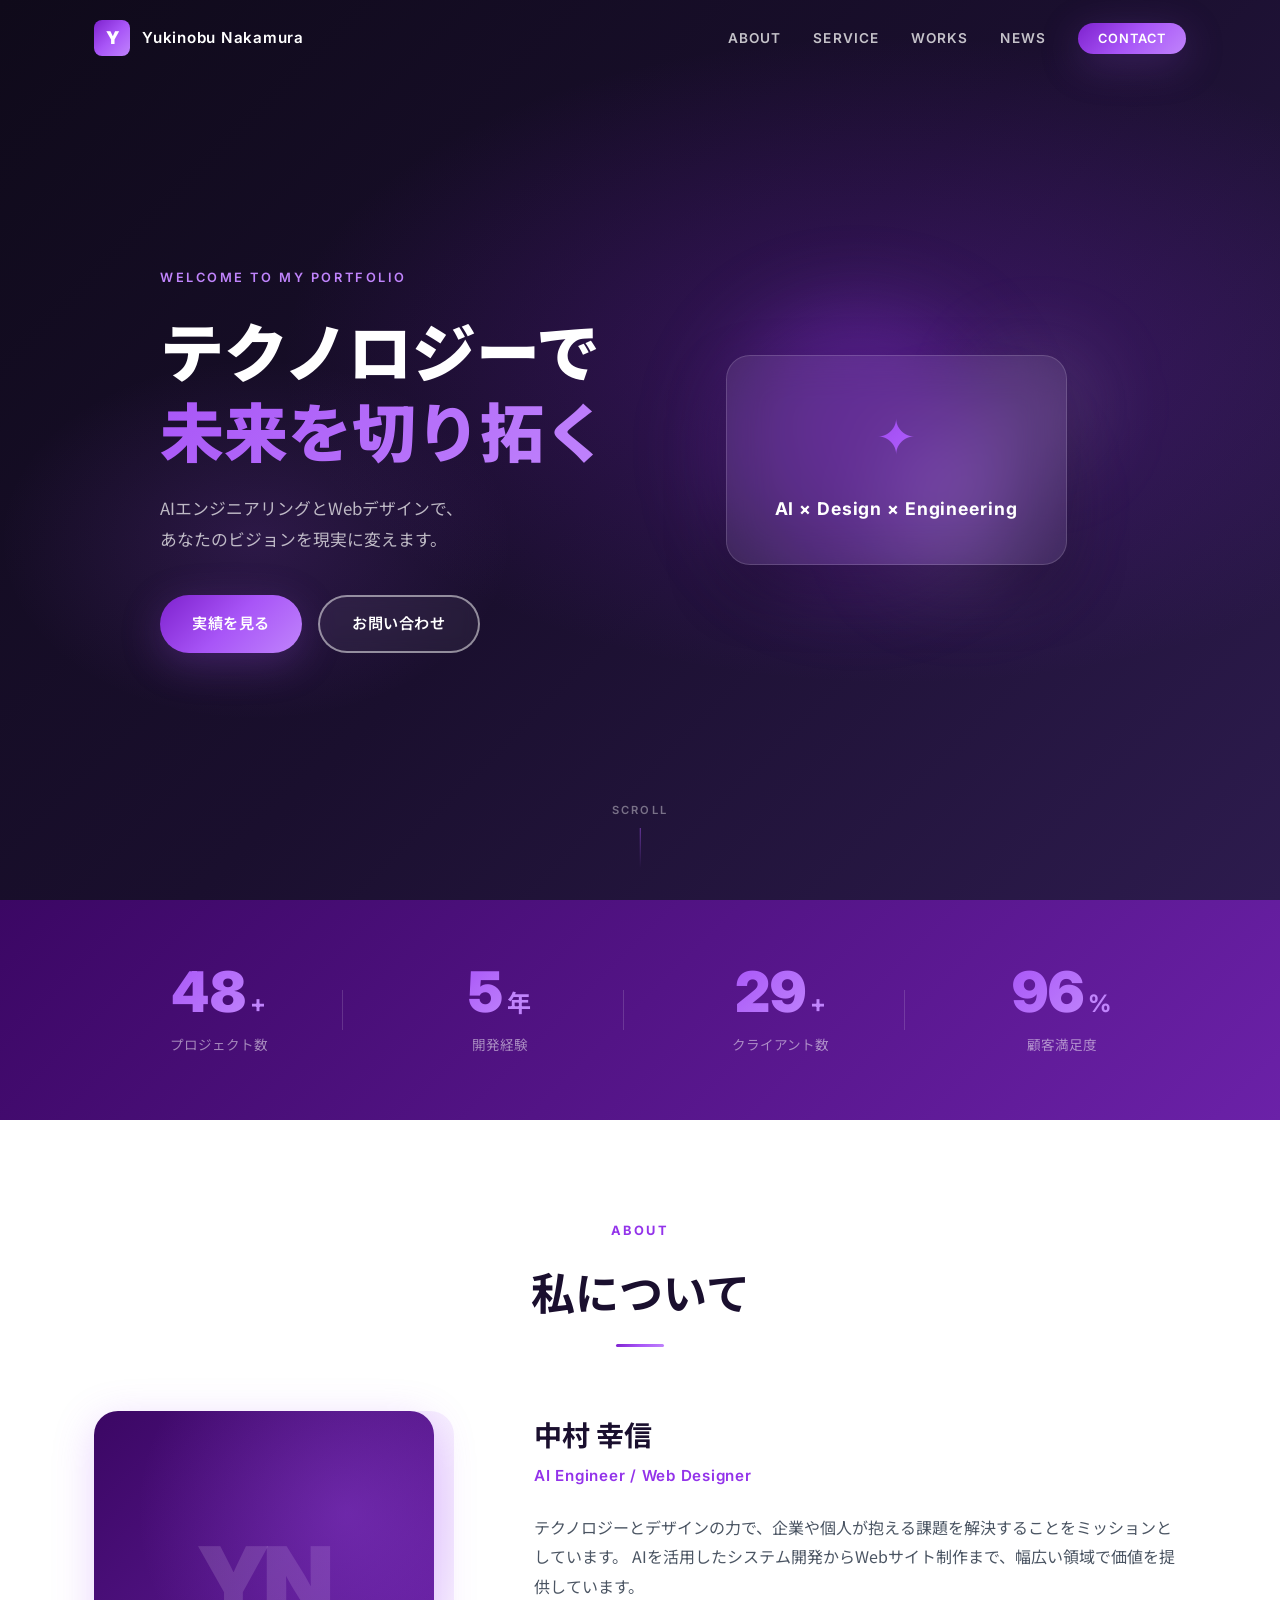
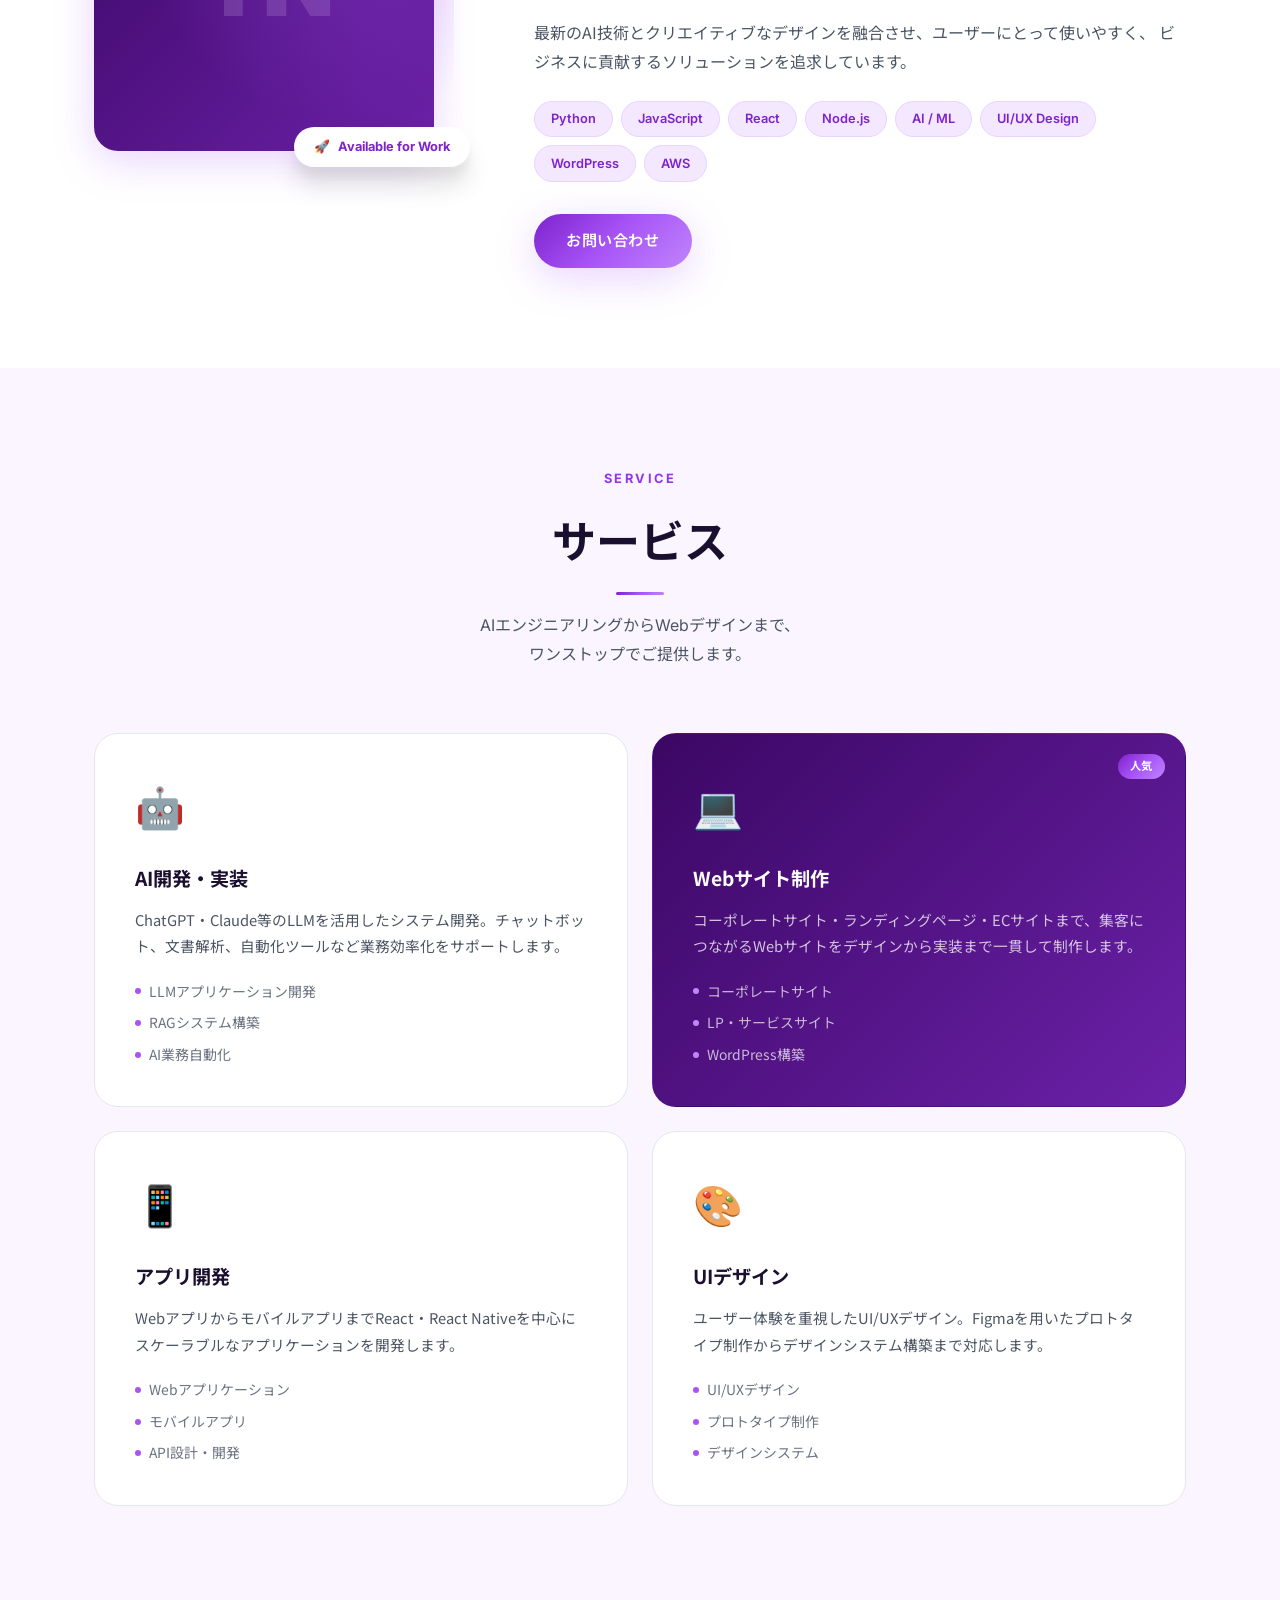
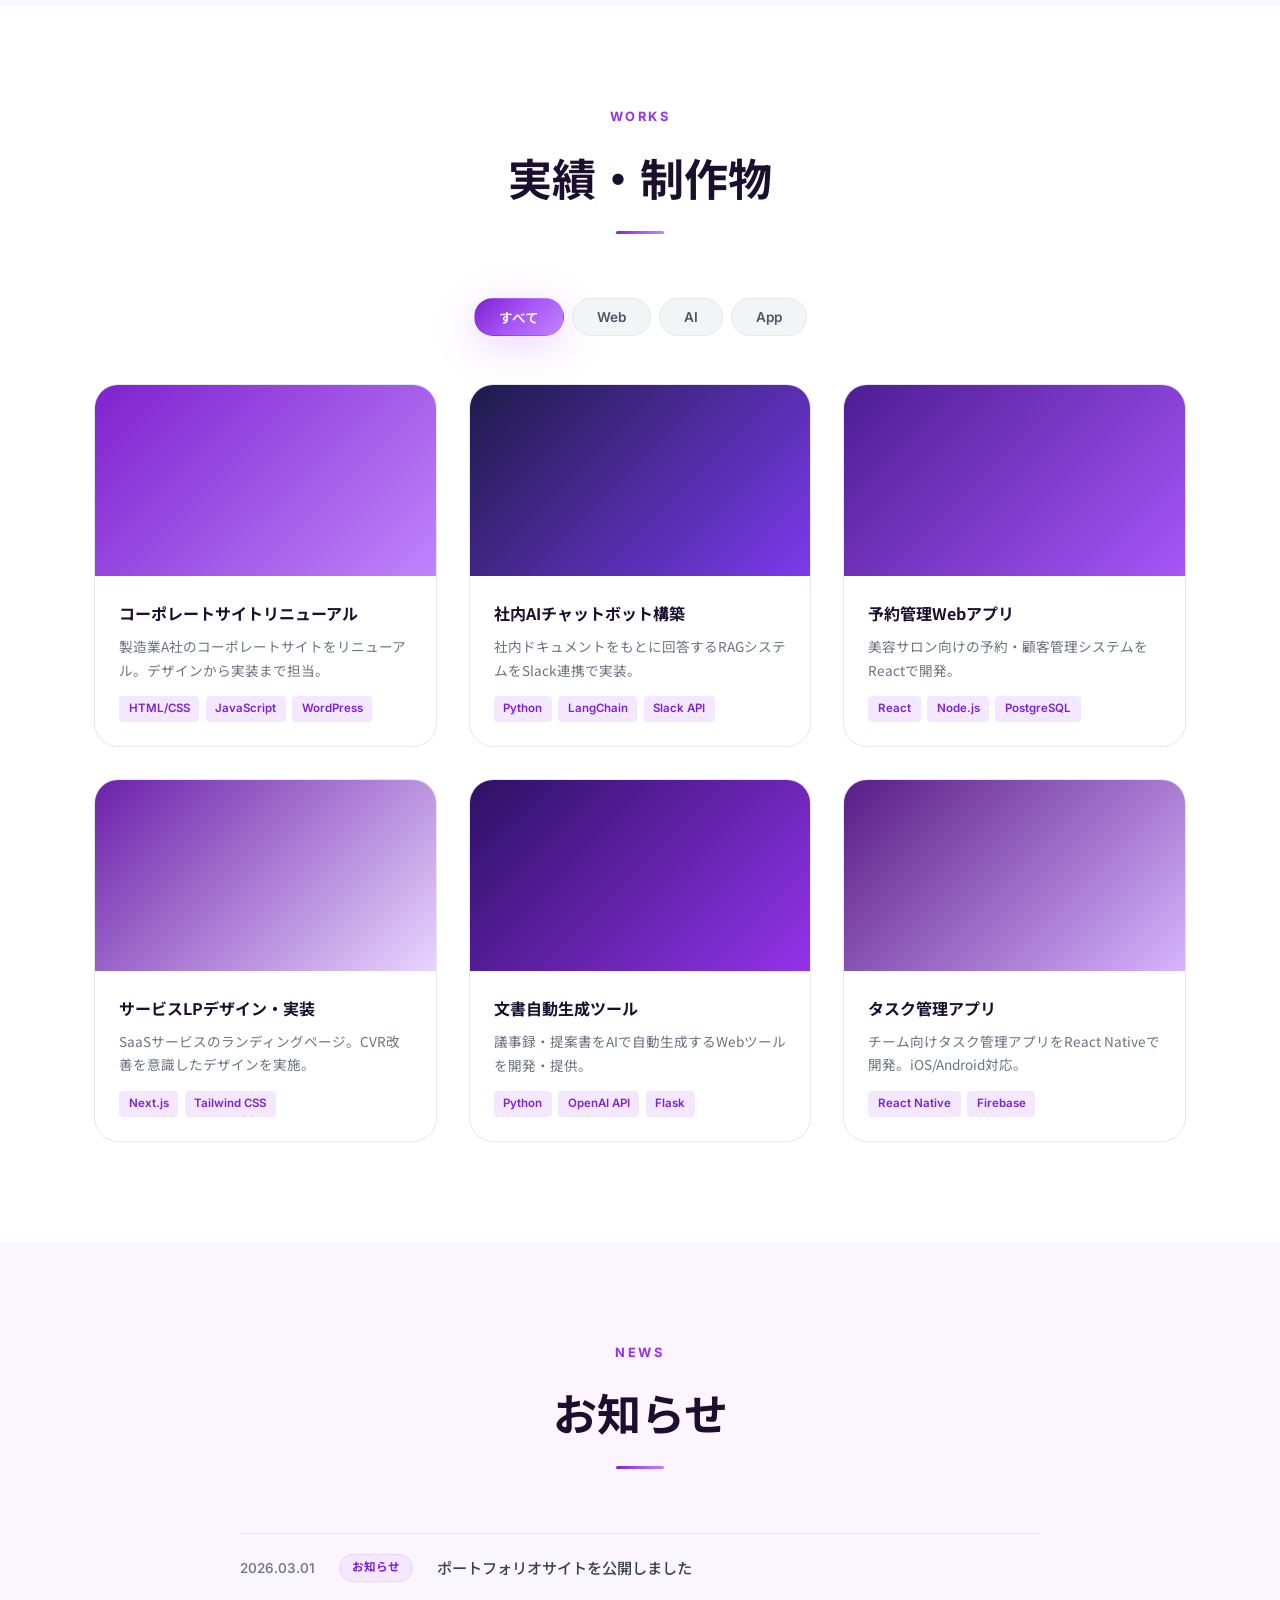
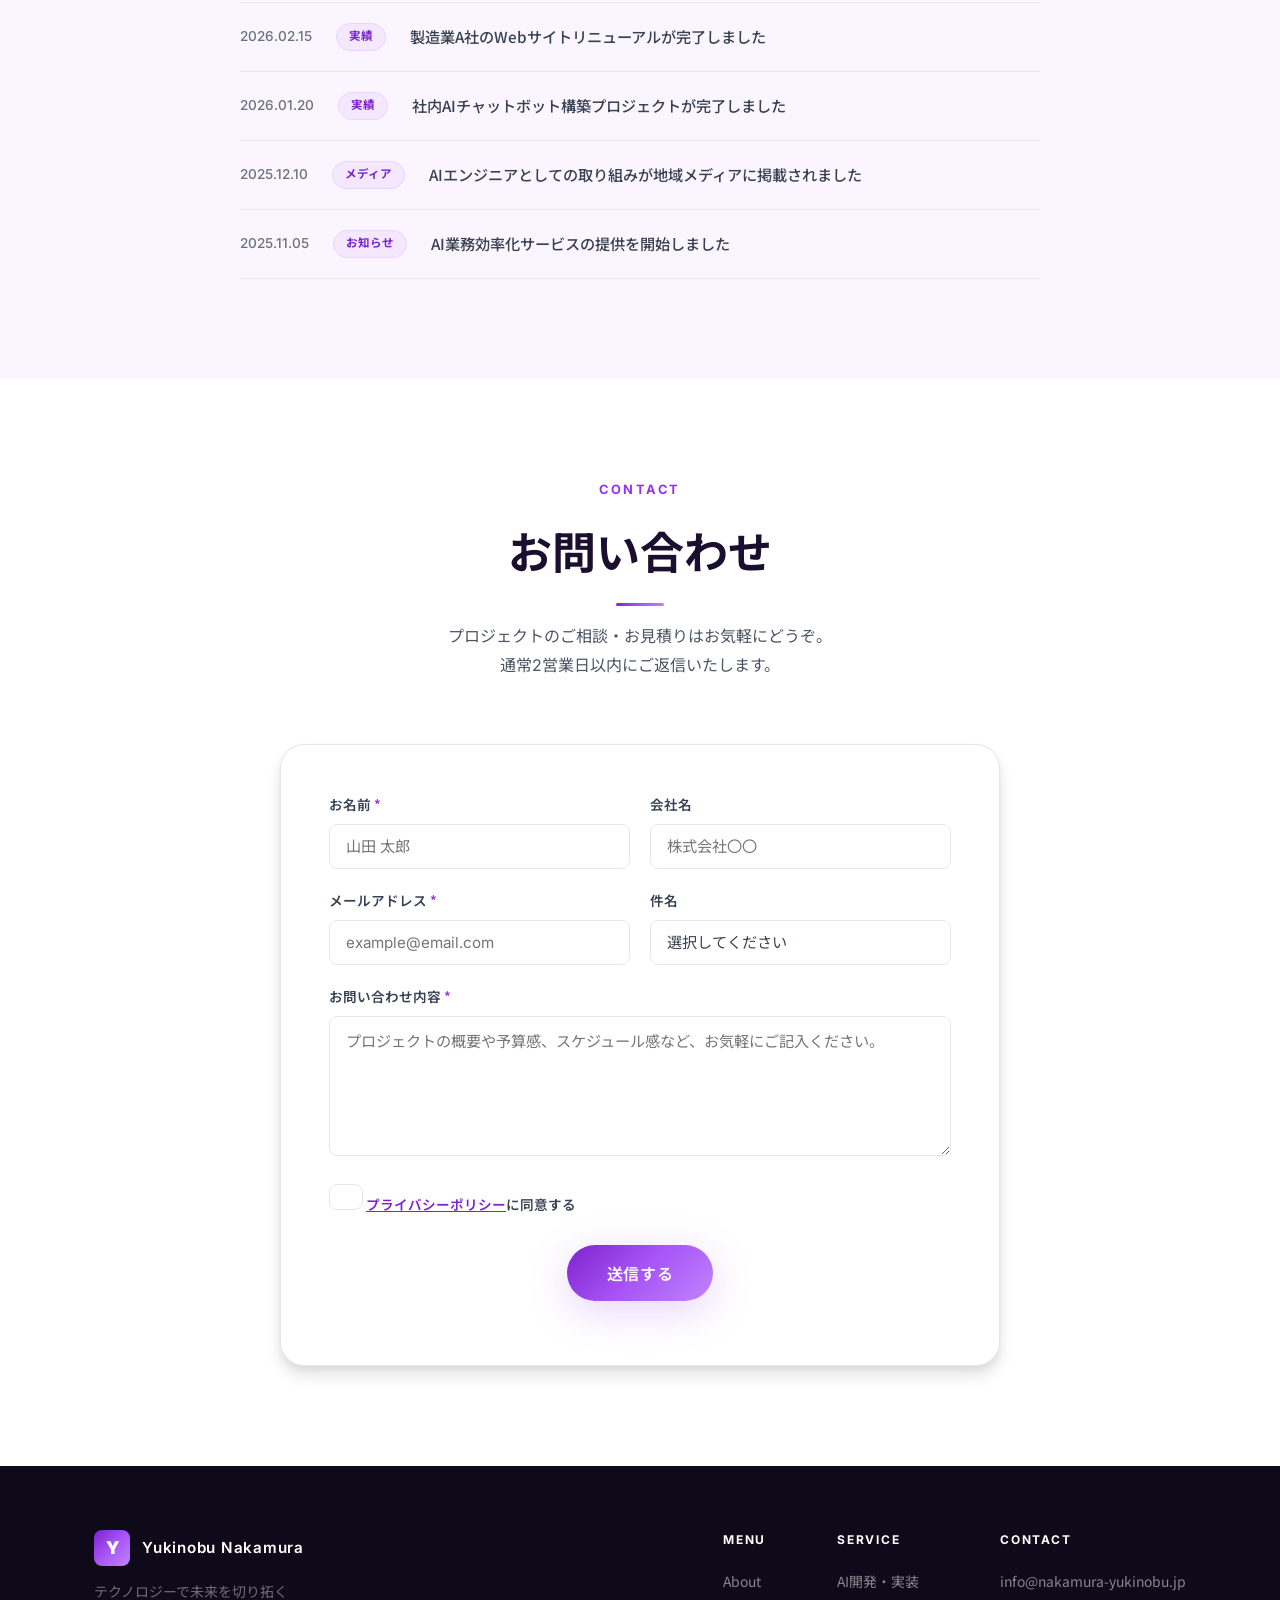
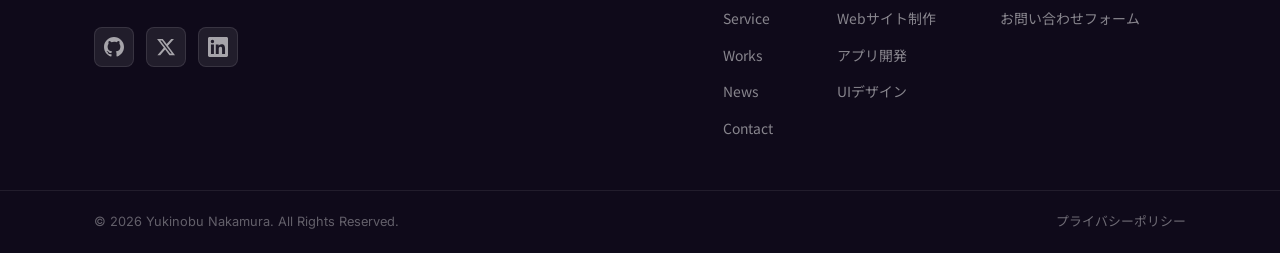
==== staging/index.html @ fbc142e6 "deploy: staging preview [83451bc5f34922234ddf9166e1e01e303f8c079c] 83451bc5f34922234ddf9166e1e01e303" ====
<!DOCTYPE html>
<html lang="ja">
<head>
  <meta charset="UTF-8" />
  <meta name="viewport" content="width=device-width, initial-scale=1.0" />
  <meta name="description" content="中村幸信 - AIエンジニア・Webデザイナーのポートフォリオサイト" />
  <title>Yukinobu Nakamura | Portfolio</title>
  <link rel="stylesheet" href="style.css" />
  <link rel="preconnect" href="https://fonts.googleapis.com" />
  <link rel="preconnect" href="https://fonts.gstatic.com" crossorigin />
  <link href="https://fonts.googleapis.com/css2?family=Noto+Sans+JP:wght@300;400;500;700&family=Inter:wght@300;400;500;700;900&display=swap" rel="stylesheet" />
</head>
<body>

  <!-- ========== HEADER / NAV ========== -->
  <header class="header" id="header">
    <div class="container header__inner">
      <a href="#top" class="header__logo">
        <span class="logo-mark">Y</span>
        <span class="logo-text">Yukinobu Nakamura</span>
      </a>
      <nav class="nav" id="nav">
        <ul class="nav__list">
          <li><a href="#about"   class="nav__link">ABOUT</a></li>
          <li><a href="#service" class="nav__link">SERVICE</a></li>
          <li><a href="#works"   class="nav__link">WORKS</a></li>
          <li><a href="#news"    class="nav__link">NEWS</a></li>
          <li><a href="#contact" class="nav__link nav__link--cta">CONTACT</a></li>
        </ul>
      </nav>
      <button class="hamburger" id="hamburger" aria-label="メニューを開く">
        <span></span><span></span><span></span>
      </button>
    </div>
  </header>

  <!-- ========== HERO ========== -->
  <section class="hero" id="top">
    <div class="hero__bg"></div>
    <div class="container hero__inner">
      <div class="hero__content">
        <p class="hero__eyebrow">Welcome to my portfolio</p>
        <h1 class="hero__title">
          テクノロジーで<br />
          <span class="gradient-text">未来を切り拓く</span>
        </h1>
        <p class="hero__subtitle">
          AIエンジニアリングとWebデザインで、<br class="sp-none" />
          あなたのビジョンを現実に変えます。
        </p>
        <div class="hero__actions">
          <a href="#works" class="btn btn--primary">実績を見る</a>
          <a href="#contact" class="btn btn--outline">お問い合わせ</a>
        </div>
      </div>
      <div class="hero__visual">
        <div class="orb orb--1"></div>
        <div class="orb orb--2"></div>
        <div class="orb orb--3"></div>
        <div class="hero__card">
          <div class="hero__card-icon">✦</div>
          <p class="hero__card-text">AI × Design × Engineering</p>
        </div>
      </div>
    </div>
    <div class="hero__scroll">
      <span>Scroll</span>
      <div class="scroll-line"></div>
    </div>
  </section>

  <!-- ========== NUMBERS / KPI ========== -->
  <section class="numbers">
    <div class="container numbers__inner">
      <div class="numbers__item">
        <span class="numbers__value" data-count="50">0</span>
        <span class="numbers__unit">+</span>
        <p class="numbers__label">プロジェクト数</p>
      </div>
      <div class="numbers__item">
        <span class="numbers__value" data-count="5">0</span>
        <span class="numbers__unit">年</span>
        <p class="numbers__label">開発経験</p>
      </div>
      <div class="numbers__item">
        <span class="numbers__value" data-count="30">0</span>
        <span class="numbers__unit">+</span>
        <p class="numbers__label">クライアント数</p>
      </div>
      <div class="numbers__item">
        <span class="numbers__value" data-count="99">0</span>
        <span class="numbers__unit">%</span>
        <p class="numbers__label">顧客満足度</p>
      </div>
    </div>
  </section>

  <!-- ========== ABOUT ========== -->
  <section class="about section" id="about">
    <div class="container">
      <div class="section-header">
        <p class="section-eyebrow">About</p>
        <h2 class="section-title">私について</h2>
        <div class="section-line"></div>
      </div>
      <div class="about__grid">
        <div class="about__image-wrap">
          <div class="about__image-placeholder">
            <div class="about__initials">YN</div>
          </div>
          <div class="about__badge">
            <span>🚀</span> Available for Work
          </div>
        </div>
        <div class="about__body">
          <h3 class="about__name">中村 幸信</h3>
          <p class="about__role">AI Engineer / Web Designer</p>
          <p class="about__text">
            テクノロジーとデザインの力で、企業や個人が抱える課題を解決することをミッションとしています。
            AIを活用したシステム開発からWebサイト制作まで、幅広い領域で価値を提供しています。
          </p>
          <p class="about__text">
            最新のAI技術とクリエイティブなデザインを融合させ、ユーザーにとって使いやすく、
            ビジネスに貢献するソリューションを追求しています。
          </p>
          <ul class="about__skills">
            <li class="skill-tag">Python</li>
            <li class="skill-tag">JavaScript</li>
            <li class="skill-tag">React</li>
            <li class="skill-tag">Node.js</li>
            <li class="skill-tag">AI / ML</li>
            <li class="skill-tag">UI/UX Design</li>
            <li class="skill-tag">WordPress</li>
            <li class="skill-tag">AWS</li>
          </ul>
          <a href="#contact" class="btn btn--primary mt-lg">お問い合わせ</a>
        </div>
      </div>
    </div>
  </section>

  <!-- ========== SERVICE ========== -->
  <section class="service section section--alt" id="service">
    <div class="container">
      <div class="section-header">
        <p class="section-eyebrow">Service</p>
        <h2 class="section-title">サービス</h2>
        <div class="section-line"></div>
        <p class="section-desc">
          AIエンジニアリングからWebデザインまで、<br />
          ワンストップでご提供します。
        </p>
      </div>
      <div class="service__grid">
        <div class="service__card">
          <div class="service__icon">🤖</div>
          <h3 class="service__title">AI開発・実装</h3>
          <p class="service__text">
            ChatGPT・Claude等のLLMを活用したシステム開発。チャットボット、文書解析、自動化ツールなど業務効率化をサポートします。
          </p>
          <ul class="service__list">
            <li>LLMアプリケーション開発</li>
            <li>RAGシステム構築</li>
            <li>AI業務自動化</li>
          </ul>
        </div>
        <div class="service__card service__card--featured">
          <div class="service__badge">人気</div>
          <div class="service__icon">💻</div>
          <h3 class="service__title">Webサイト制作</h3>
          <p class="service__text">
            コーポレートサイト・ランディングページ・ECサイトまで、集客につながるWebサイトをデザインから実装まで一貫して制作します。
          </p>
          <ul class="service__list">
            <li>コーポレートサイト</li>
            <li>LP・サービスサイト</li>
            <li>WordPress構築</li>
          </ul>
        </div>
        <div class="service__card">
          <div class="service__icon">📱</div>
          <h3 class="service__title">アプリ開発</h3>
          <p class="service__text">
            WebアプリからモバイルアプリまでReact・React Nativeを中心にスケーラブルなアプリケーションを開発します。
          </p>
          <ul class="service__list">
            <li>Webアプリケーション</li>
            <li>モバイルアプリ</li>
            <li>API設計・開発</li>
          </ul>
        </div>
        <div class="service__card">
          <div class="service__icon">🎨</div>
          <h3 class="service__title">UIデザイン</h3>
          <p class="service__text">
            ユーザー体験を重視したUI/UXデザイン。Figmaを用いたプロトタイプ制作からデザインシステム構築まで対応します。
          </p>
          <ul class="service__list">
            <li>UI/UXデザイン</li>
            <li>プロトタイプ制作</li>
            <li>デザインシステム</li>
          </ul>
        </div>
      </div>
    </div>
  </section>

  <!-- ========== WORKS ========== -->
  <section class="works section" id="works">
    <div class="container">
      <div class="section-header">
        <p class="section-eyebrow">Works</p>
        <h2 class="section-title">実績・制作物</h2>
        <div class="section-line"></div>
      </div>
      <div class="works__filter">
        <button class="filter-btn active" data-filter="all">すべて</button>
        <button class="filter-btn" data-filter="web">Web</button>
        <button class="filter-btn" data-filter="ai">AI</button>
        <button class="filter-btn" data-filter="app">App</button>
      </div>
      <div class="works__grid">
        <div class="works__card" data-category="web">
          <div class="works__thumb works__thumb--1">
            <div class="works__overlay">
              <span class="works__tag">Web Design</span>
            </div>
          </div>
          <div class="works__info">
            <h3 class="works__title">コーポレートサイトリニューアル</h3>
            <p class="works__desc">製造業A社のコーポレートサイトをリニューアル。デザインから実装まで担当。</p>
            <div class="works__tech">
              <span>HTML/CSS</span><span>JavaScript</span><span>WordPress</span>
            </div>
          </div>
        </div>
        <div class="works__card" data-category="ai">
          <div class="works__thumb works__thumb--2">
            <div class="works__overlay">
              <span class="works__tag">AI System</span>
            </div>
          </div>
          <div class="works__info">
            <h3 class="works__title">社内AIチャットボット構築</h3>
            <p class="works__desc">社内ドキュメントをもとに回答するRAGシステムをSlack連携で実装。</p>
            <div class="works__tech">
              <span>Python</span><span>LangChain</span><span>Slack API</span>
            </div>
          </div>
        </div>
        <div class="works__card" data-category="app">
          <div class="works__thumb works__thumb--3">
            <div class="works__overlay">
              <span class="works__tag">Web App</span>
            </div>
          </div>
          <div class="works__info">
            <h3 class="works__title">予約管理Webアプリ</h3>
            <p class="works__desc">美容サロン向けの予約・顧客管理システムをReactで開発。</p>
            <div class="works__tech">
              <span>React</span><span>Node.js</span><span>PostgreSQL</span>
            </div>
          </div>
        </div>
        <div class="works__card" data-category="web">
          <div class="works__thumb works__thumb--4">
            <div class="works__overlay">
              <span class="works__tag">Landing Page</span>
            </div>
          </div>
          <div class="works__info">
            <h3 class="works__title">サービスLPデザイン・実装</h3>
            <p class="works__desc">SaaSサービスのランディングページ。CVR改善を意識したデザインを実施。</p>
            <div class="works__tech">
              <span>Next.js</span><span>Tailwind CSS</span>
            </div>
          </div>
        </div>
        <div class="works__card" data-category="ai">
          <div class="works__thumb works__thumb--5">
            <div class="works__overlay">
              <span class="works__tag">AI Tool</span>
            </div>
          </div>
          <div class="works__info">
            <h3 class="works__title">文書自動生成ツール</h3>
            <p class="works__desc">議事録・提案書をAIで自動生成するWebツールを開発・提供。</p>
            <div class="works__tech">
              <span>Python</span><span>OpenAI API</span><span>Flask</span>
            </div>
          </div>
        </div>
        <div class="works__card" data-category="app">
          <div class="works__thumb works__thumb--6">
            <div class="works__overlay">
              <span class="works__tag">Mobile App</span>
            </div>
          </div>
          <div class="works__info">
            <h3 class="works__title">タスク管理アプリ</h3>
            <p class="works__desc">チーム向けタスク管理アプリをReact Nativeで開発。iOS/Android対応。</p>
            <div class="works__tech">
              <span>React Native</span><span>Firebase</span>
            </div>
          </div>
        </div>
      </div>
    </div>
  </section>

  <!-- ========== NEWS ========== -->
  <section class="news section section--alt" id="news">
    <div class="container">
      <div class="section-header">
        <p class="section-eyebrow">News</p>
        <h2 class="section-title">お知らせ</h2>
        <div class="section-line"></div>
      </div>
      <ul class="news__list">
        <li class="news__item">
          <time class="news__date" datetime="2026-03-01">2026.03.01</time>
          <span class="news__category">お知らせ</span>
          <a href="#" class="news__title-link">ポートフォリオサイトを公開しました</a>
        </li>
        <li class="news__item">
          <time class="news__date" datetime="2026-02-15">2026.02.15</time>
          <span class="news__category">実績</span>
          <a href="#" class="news__title-link">製造業A社のWebサイトリニューアルが完了しました</a>
        </li>
        <li class="news__item">
          <time class="news__date" datetime="2026-01-20">2026.01.20</time>
          <span class="news__category">実績</span>
          <a href="#" class="news__title-link">社内AIチャットボット構築プロジェクトが完了しました</a>
        </li>
        <li class="news__item">
          <time class="news__date" datetime="2025-12-10">2025.12.10</time>
          <span class="news__category">メディア</span>
          <a href="#" class="news__title-link">AIエンジニアとしての取り組みが地域メディアに掲載されました</a>
        </li>
        <li class="news__item">
          <time class="news__date" datetime="2025-11-05">2025.11.05</time>
          <span class="news__category">お知らせ</span>
          <a href="#" class="news__title-link">AI業務効率化サービスの提供を開始しました</a>
        </li>
      </ul>
    </div>
  </section>

  <!-- ========== CONTACT ========== -->
  <section class="contact section" id="contact">
    <div class="container">
      <div class="section-header">
        <p class="section-eyebrow">Contact</p>
        <h2 class="section-title">お問い合わせ</h2>
        <div class="section-line"></div>
        <p class="section-desc">
          プロジェクトのご相談・お見積りはお気軽にどうぞ。<br />
          通常2営業日以内にご返信いたします。
        </p>
      </div>
      <div class="contact__wrap">
        <form class="contact__form" id="contactForm" action="https://nakamura-yukinobu.jp/contact.php" method="POST">
          <div class="form-row">
            <div class="form-group">
              <label for="name">お名前 <span class="required">*</span></label>
              <input type="text" id="name" name="name" placeholder="山田 太郎" required />
            </div>
            <div class="form-group">
              <label for="company">会社名</label>
              <input type="text" id="company" name="company" placeholder="株式会社〇〇" />
            </div>
          </div>
          <div class="form-row">
            <div class="form-group">
              <label for="email">メールアドレス <span class="required">*</span></label>
              <input type="email" id="email" name="email" placeholder="example@email.com" required />
            </div>
            <div class="form-group">
              <label for="subject">件名</label>
              <select id="subject" name="subject">
                <option value="">選択してください</option>
                <option value="web">Webサイト制作</option>
                <option value="ai">AI開発</option>
                <option value="app">アプリ開発</option>
                <option value="design">UIデザイン</option>
                <option value="other">その他</option>
              </select>
            </div>
          </div>
          <div class="form-group">
            <label for="message">お問い合わせ内容 <span class="required">*</span></label>
            <textarea id="message" name="message" rows="6" placeholder="プロジェクトの概要や予算感、スケジュール感など、お気軽にご記入ください。" required></textarea>
          </div>
          <div class="form-group form-group--check">
            <label class="checkbox-label">
              <input type="checkbox" id="privacy" name="privacy" required />
              <span class="checkmark"></span>
              <a href="#" target="_blank">プライバシーポリシー</a>に同意する
            </label>
          </div>
          <div class="form-submit">
            <button type="submit" class="btn btn--primary btn--lg">送信する</button>
          </div>
          <div class="form-message" id="formMessage"></div>
        </form>
      </div>
    </div>
  </section>

  <!-- ========== FOOTER ========== -->
  <footer class="footer">
    <div class="container footer__inner">
      <div class="footer__brand">
        <a href="#top" class="footer__logo">
          <span class="logo-mark">Y</span>
          <span class="logo-text">Yukinobu Nakamura</span>
        </a>
        <p class="footer__tagline">テクノロジーで未来を切り拓く</p>
        <div class="footer__social">
          <a href="#" class="social-btn" aria-label="GitHub">
            <svg width="20" height="20" fill="currentColor" viewBox="0 0 24 24"><path d="M12 0C5.374 0 0 5.373 0 12c0 5.302 3.438 9.8 8.207 11.387.599.111.793-.261.793-.577v-2.234c-3.338.726-4.033-1.416-4.033-1.416-.546-1.387-1.333-1.756-1.333-1.756-1.089-.745.083-.729.083-.729 1.205.084 1.839 1.237 1.839 1.237 1.07 1.834 2.807 1.304 3.492.997.107-.775.418-1.305.762-1.604-2.665-.305-5.467-1.334-5.467-5.931 0-1.311.469-2.381 1.236-3.221-.124-.303-.535-1.524.117-3.176 0 0 1.008-.322 3.301 1.23A11.509 11.509 0 0 1 12 5.803c1.02.005 2.047.138 3.006.404 2.291-1.552 3.297-1.23 3.297-1.23.653 1.653.242 2.874.118 3.176.77.84 1.235 1.911 1.235 3.221 0 4.609-2.807 5.624-5.479 5.921.43.372.823 1.102.823 2.222v3.293c0 .319.192.694.801.576C20.566 21.797 24 17.3 24 12c0-6.627-5.373-12-12-12z"/></svg>
          </a>
          <a href="#" class="social-btn" aria-label="Twitter/X">
            <svg width="20" height="20" fill="currentColor" viewBox="0 0 24 24"><path d="M18.244 2.25h3.308l-7.227 8.26 8.502 11.24H16.17l-5.214-6.817L4.99 21.75H1.68l7.73-8.835L1.254 2.25H8.08l4.713 6.231zm-1.161 17.52h1.833L7.084 4.126H5.117z"/></svg>
          </a>
          <a href="#" class="social-btn" aria-label="LinkedIn">
            <svg width="20" height="20" fill="currentColor" viewBox="0 0 24 24"><path d="M20.447 20.452h-3.554v-5.569c0-1.328-.027-3.037-1.852-3.037-1.853 0-2.136 1.445-2.136 2.939v5.667H9.351V9h3.414v1.561h.046c.477-.9 1.637-1.85 3.37-1.85 3.601 0 4.267 2.37 4.267 5.455v6.286zM5.337 7.433a2.062 2.062 0 0 1-2.063-2.065 2.064 2.064 0 1 1 2.063 2.065zm1.782 13.019H3.555V9h3.564v11.452zM22.225 0H1.771C.792 0 0 .774 0 1.729v20.542C0 23.227.792 24 1.771 24h20.451C23.2 24 24 23.227 24 22.271V1.729C24 .774 23.2 0 22.222 0h.003z"/></svg>
          </a>
        </div>
      </div>
      <nav class="footer__nav">
        <div class="footer__nav-col">
          <p class="footer__nav-head">Menu</p>
          <ul>
            <li><a href="#about">About</a></li>
            <li><a href="#service">Service</a></li>
            <li><a href="#works">Works</a></li>
            <li><a href="#news">News</a></li>
            <li><a href="#contact">Contact</a></li>
          </ul>
        </div>
        <div class="footer__nav-col">
          <p class="footer__nav-head">Service</p>
          <ul>
            <li><a href="#service">AI開発・実装</a></li>
            <li><a href="#service">Webサイト制作</a></li>
            <li><a href="#service">アプリ開発</a></li>
            <li><a href="#service">UIデザイン</a></li>
          </ul>
        </div>
        <div class="footer__nav-col">
          <p class="footer__nav-head">Contact</p>
          <ul>
            <li><a href="mailto:info@nakamura-yukinobu.jp">info@nakamura-yukinobu.jp</a></li>
            <li><a href="#contact">お問い合わせフォーム</a></li>
          </ul>
        </div>
      </nav>
    </div>
    <div class="footer__bottom">
      <div class="container">
        <p>&copy; 2026 Yukinobu Nakamura. All Rights Reserved.</p>
        <a href="#" class="footer__privacy">プライバシーポリシー</a>
      </div>
    </div>
  </footer>

  <!-- Back to Top -->
  <a href="#top" class="back-to-top" id="backToTop" aria-label="トップへ戻る">
    <svg width="20" height="20" fill="none" stroke="currentColor" stroke-width="2.5" viewBox="0 0 24 24"><path d="M18 15l-6-6-6 6"/></svg>
  </a>

  <script src="script.js"></script>
</body>
</html>
---- staging/style.css ----
/* =============================================
   YUKINOBU NAKAMURA PORTFOLIO
   Color Theme: Purple Gradient
   ============================================= */

/* ---------- CSS Variables ---------- */
:root {
  --purple-900: #3b0764;
  --purple-800: #6b21a8;
  --purple-700: #7e22ce;
  --purple-600: #9333ea;
  --purple-500: #a855f7;
  --purple-400: #c084fc;
  --purple-300: #d8b4fe;
  --purple-200: #e9d5ff;
  --purple-100: #f3e8ff;
  --purple-50:  #faf5ff;

  --dark:       #0f0a1a;
  --dark-2:     #1a0f2e;
  --dark-3:     #2d1b4e;
  --gray-700:   #374151;
  --gray-600:   #4b5563;
  --gray-500:   #6b7280;
  --gray-400:   #9ca3af;
  --gray-200:   #e5e7eb;
  --gray-100:   #f3f4f6;
  --white:      #ffffff;

  --gradient-main: linear-gradient(135deg, #7e22ce 0%, #a855f7 50%, #c084fc 100%);
  --gradient-dark: linear-gradient(135deg, #3b0764 0%, #6b21a8 100%);
  --gradient-hero: linear-gradient(135deg, #0f0a1a 0%, #1a0f2e 50%, #2d1b4e 100%);
  --gradient-text: linear-gradient(135deg, #a855f7, #c084fc);

  --shadow-sm:   0 1px 3px rgba(0,0,0,.1), 0 1px 2px rgba(0,0,0,.06);
  --shadow-md:   0 4px 6px rgba(0,0,0,.07), 0 2px 4px rgba(0,0,0,.06);
  --shadow-lg:   0 10px 15px rgba(0,0,0,.1), 0 4px 6px rgba(0,0,0,.05);
  --shadow-xl:   0 20px 25px rgba(0,0,0,.1), 0 10px 10px rgba(0,0,0,.04);
  --shadow-purple: 0 10px 40px rgba(168,85,247,.25);

  --radius-sm:  4px;
  --radius-md:  8px;
  --radius-lg:  16px;
  --radius-xl:  24px;
  --radius-full: 9999px;

  --transition: all .3s cubic-bezier(.4,0,.2,1);
  --transition-slow: all .6s cubic-bezier(.4,0,.2,1);

  --font-sans: 'Inter', 'Noto Sans JP', sans-serif;
  --font-jp:   'Noto Sans JP', sans-serif;
}

/* ---------- Reset & Base ---------- */
*, *::before, *::after { box-sizing: border-box; margin: 0; padding: 0; }

html {
  scroll-behavior: smooth;
  font-size: 16px;
}

body {
  font-family: var(--font-sans);
  color: var(--gray-700);
  background: var(--white);
  line-height: 1.7;
  overflow-x: hidden;
  -webkit-font-smoothing: antialiased;
}

img { max-width: 100%; display: block; }
a  { color: inherit; text-decoration: none; transition: var(--transition); }
ul { list-style: none; }
button { cursor: pointer; border: none; background: none; font-family: inherit; }
input, textarea, select { font-family: inherit; }

/* ---------- Utilities ---------- */
.container {
  max-width: 1140px;
  margin: 0 auto;
  padding: 0 24px;
}

.mt-lg { margin-top: 2rem; }
.sp-none { display: none; }

@media (min-width: 768px) {
  .sp-none { display: inline; }
}

/* ---------- Gradient Text ---------- */
.gradient-text {
  background: var(--gradient-text);
  -webkit-background-clip: text;
  -webkit-text-fill-color: transparent;
  background-clip: text;
}

/* ---------- Buttons ---------- */
.btn {
  display: inline-flex;
  align-items: center;
  justify-content: center;
  gap: .5rem;
  padding: .875rem 2rem;
  border-radius: var(--radius-full);
  font-size: .95rem;
  font-weight: 600;
  letter-spacing: .04em;
  transition: var(--transition);
  white-space: nowrap;
}

.btn--primary {
  background: var(--gradient-main);
  color: var(--white);
  box-shadow: var(--shadow-purple);
}
.btn--primary:hover {
  transform: translateY(-2px);
  box-shadow: 0 15px 45px rgba(168,85,247,.4);
}

.btn--outline {
  border: 2px solid rgba(255,255,255,.5);
  color: var(--white);
  background: rgba(255,255,255,.05);
  backdrop-filter: blur(8px);
}
.btn--outline:hover {
  border-color: var(--purple-400);
  background: rgba(168,85,247,.15);
  transform: translateY(-2px);
}

.btn--lg {
  padding: 1rem 2.5rem;
  font-size: 1rem;
}

/* ---------- Section Commons ---------- */
.section { padding: 100px 0; }
.section--alt { background: var(--purple-50); }

.section-header {
  text-align: center;
  margin-bottom: 64px;
}

.section-eyebrow {
  font-size: .8rem;
  font-weight: 700;
  letter-spacing: .2em;
  text-transform: uppercase;
  color: var(--purple-600);
  margin-bottom: .75rem;
}

.section-title {
  font-size: clamp(1.8rem, 4vw, 2.75rem);
  font-weight: 700;
  color: var(--dark-2);
  font-family: var(--font-jp);
  margin-bottom: 1rem;
}

.section-line {
  width: 48px;
  height: 3px;
  background: var(--gradient-main);
  border-radius: var(--radius-full);
  margin: 1rem auto;
}

.section-desc {
  font-size: 1rem;
  color: var(--gray-600);
  line-height: 1.8;
  margin-top: 1rem;
}

/* =============================================
   HEADER
   ============================================= */
.header {
  position: fixed;
  top: 0;
  left: 0;
  right: 0;
  z-index: 1000;
  padding: 1.25rem 0;
  transition: var(--transition);
}

.header.scrolled {
  background: rgba(10, 5, 20, .9);
  backdrop-filter: blur(20px);
  -webkit-backdrop-filter: blur(20px);
  border-bottom: 1px solid rgba(168,85,247,.15);
  padding: .875rem 0;
}

.header__inner {
  display: flex;
  align-items: center;
  justify-content: space-between;
}

.header__logo {
  display: flex;
  align-items: center;
  gap: .75rem;
  color: var(--white);
}

.logo-mark {
  width: 36px;
  height: 36px;
  background: var(--gradient-main);
  border-radius: var(--radius-md);
  display: flex;
  align-items: center;
  justify-content: center;
  font-size: 1.1rem;
  font-weight: 900;
  color: var(--white);
  flex-shrink: 0;
}

.logo-text {
  font-size: .95rem;
  font-weight: 600;
  letter-spacing: .05em;
}

.nav__list {
  display: flex;
  align-items: center;
  gap: 2rem;
}

.nav__link {
  font-size: .85rem;
  font-weight: 600;
  letter-spacing: .08em;
  color: rgba(255,255,255,.75);
  position: relative;
}
.nav__link::after {
  content: '';
  position: absolute;
  bottom: -3px;
  left: 0;
  width: 0;
  height: 2px;
  background: var(--gradient-main);
  border-radius: var(--radius-full);
  transition: var(--transition);
}
.nav__link:hover { color: var(--white); }
.nav__link:hover::after { width: 100%; }

.nav__link--cta {
  background: var(--gradient-main);
  color: var(--white) !important;
  padding: .5rem 1.25rem;
  border-radius: var(--radius-full);
  font-size: .8rem;
  box-shadow: var(--shadow-purple);
}
.nav__link--cta::after { display: none; }
.nav__link--cta:hover {
  transform: translateY(-1px);
  box-shadow: 0 8px 25px rgba(168,85,247,.4);
}

.hamburger {
  display: none;
  flex-direction: column;
  gap: 5px;
  padding: 4px;
}
.hamburger span {
  display: block;
  width: 24px;
  height: 2px;
  background: var(--white);
  border-radius: var(--radius-full);
  transition: var(--transition);
}

/* =============================================
   HERO
   ============================================= */
.hero {
  position: relative;
  min-height: 100vh;
  background: var(--gradient-hero);
  display: flex;
  align-items: center;
  overflow: hidden;
}

.hero__bg {
  position: absolute;
  inset: 0;
  background:
    radial-gradient(ellipse 80% 60% at 70% 40%, rgba(126,34,206,.3) 0%, transparent 60%),
    radial-gradient(ellipse 40% 40% at 20% 60%, rgba(168,85,247,.15) 0%, transparent 50%);
  pointer-events: none;
}

.hero__inner {
  position: relative;
  z-index: 1;
  display: grid;
  grid-template-columns: 1fr 1fr;
  gap: 4rem;
  align-items: center;
  padding-top: 100px;
  padding-bottom: 80px;
}

.hero__eyebrow {
  font-size: .8rem;
  font-weight: 600;
  letter-spacing: .2em;
  text-transform: uppercase;
  color: var(--purple-400);
  margin-bottom: 1.25rem;
}

.hero__title {
  font-size: clamp(2.2rem, 5vw, 4rem);
  font-weight: 900;
  color: var(--white);
  line-height: 1.25;
  font-family: var(--font-jp);
  margin-bottom: 1.5rem;
}

.hero__subtitle {
  font-size: 1.05rem;
  color: rgba(255,255,255,.7);
  line-height: 1.85;
  margin-bottom: 2.5rem;
  font-family: var(--font-jp);
}

.hero__actions {
  display: flex;
  gap: 1rem;
  flex-wrap: wrap;
}

/* Hero Visual */
.hero__visual {
  position: relative;
  height: 380px;
  display: flex;
  align-items: center;
  justify-content: center;
}

.orb {
  position: absolute;
  border-radius: 50%;
  filter: blur(40px);
  animation: float 6s ease-in-out infinite;
}
.orb--1 {
  width: 280px; height: 280px;
  background: radial-gradient(circle, rgba(126,34,206,.5), rgba(168,85,247,.2));
  top: 10%; left: 10%;
  animation-delay: 0s;
}
.orb--2 {
  width: 180px; height: 180px;
  background: radial-gradient(circle, rgba(192,132,252,.4), transparent);
  bottom: 15%; right: 15%;
  animation-delay: 2s;
}
.orb--3 {
  width: 120px; height: 120px;
  background: radial-gradient(circle, rgba(216,180,254,.3), transparent);
  top: 20%; right: 5%;
  animation-delay: 4s;
}

@keyframes float {
  0%, 100% { transform: translateY(0px) scale(1); }
  50% { transform: translateY(-20px) scale(1.05); }
}

.hero__card {
  position: relative;
  z-index: 2;
  background: rgba(255,255,255,.08);
  backdrop-filter: blur(20px);
  -webkit-backdrop-filter: blur(20px);
  border: 1px solid rgba(255,255,255,.15);
  border-radius: var(--radius-xl);
  padding: 2.5rem 3rem;
  text-align: center;
  box-shadow: 0 25px 60px rgba(0,0,0,.3);
}

.hero__card-icon {
  font-size: 3rem;
  margin-bottom: 1rem;
  background: var(--gradient-main);
  -webkit-background-clip: text;
  -webkit-text-fill-color: transparent;
  background-clip: text;
}

.hero__card-text {
  font-size: 1.1rem;
  font-weight: 700;
  color: var(--white);
  letter-spacing: .05em;
}

/* Hero Scroll */
.hero__scroll {
  position: absolute;
  bottom: 2rem;
  left: 50%;
  transform: translateX(-50%);
  display: flex;
  flex-direction: column;
  align-items: center;
  gap: .5rem;
  color: rgba(255,255,255,.4);
  font-size: .7rem;
  font-weight: 600;
  letter-spacing: .2em;
  text-transform: uppercase;
}
.scroll-line {
  width: 1px;
  height: 40px;
  background: linear-gradient(to bottom, rgba(168,85,247,.6), transparent);
  animation: scrollAnim 2s ease-in-out infinite;
}
@keyframes scrollAnim {
  0%, 100% { transform: scaleY(1); opacity: 1; }
  50% { transform: scaleY(.6); opacity: .4; }
}

/* =============================================
   NUMBERS
   ============================================= */
.numbers {
  background: var(--gradient-dark);
  padding: 64px 0;
}

.numbers__inner {
  display: grid;
  grid-template-columns: repeat(4, 1fr);
  gap: 2rem;
}

.numbers__item {
  text-align: center;
  position: relative;
}
.numbers__item:not(:last-child)::after {
  content: '';
  position: absolute;
  right: 0;
  top: 50%;
  transform: translateY(-50%);
  height: 40px;
  width: 1px;
  background: rgba(255,255,255,.15);
}

.numbers__value {
  font-size: clamp(2.5rem, 5vw, 3.5rem);
  font-weight: 900;
  background: var(--gradient-text);
  -webkit-background-clip: text;
  -webkit-text-fill-color: transparent;
  background-clip: text;
  line-height: 1;
}
.numbers__unit {
  font-size: 1.5rem;
  font-weight: 700;
  color: var(--purple-400);
}
.numbers__label {
  font-size: .85rem;
  color: rgba(255,255,255,.5);
  margin-top: .5rem;
  font-family: var(--font-jp);
}

/* =============================================
   ABOUT
   ============================================= */
.about__grid {
  display: grid;
  grid-template-columns: 360px 1fr;
  gap: 5rem;
  align-items: start;
}

.about__image-wrap {
  position: relative;
}

.about__image-placeholder {
  width: 100%;
  aspect-ratio: 1;
  max-width: 340px;
  background: var(--gradient-dark);
  border-radius: var(--radius-xl);
  display: flex;
  align-items: center;
  justify-content: center;
  box-shadow: var(--shadow-purple);
  overflow: hidden;
}
.about__image-placeholder::before {
  content: '';
  position: absolute;
  inset: 0;
  background: radial-gradient(circle at 70% 30%, rgba(168,85,247,.3), transparent 60%);
  border-radius: var(--radius-xl);
}

.about__initials {
  font-size: 6rem;
  font-weight: 900;
  color: rgba(255,255,255,.15);
  letter-spacing: -.05em;
}

.about__badge {
  position: absolute;
  bottom: -16px;
  right: -16px;
  background: var(--white);
  border-radius: var(--radius-full);
  padding: .6rem 1.25rem;
  font-size: .8rem;
  font-weight: 700;
  color: var(--purple-700);
  box-shadow: var(--shadow-xl);
  display: flex;
  align-items: center;
  gap: .5rem;
}

.about__name {
  font-size: 1.75rem;
  font-weight: 700;
  color: var(--dark-2);
  font-family: var(--font-jp);
  margin-bottom: .25rem;
}
.about__role {
  font-size: .95rem;
  font-weight: 600;
  color: var(--purple-600);
  letter-spacing: .05em;
  margin-bottom: 1.5rem;
}
.about__text {
  color: var(--gray-600);
  line-height: 1.85;
  margin-bottom: 1rem;
  font-family: var(--font-jp);
}

.about__skills {
  display: flex;
  flex-wrap: wrap;
  gap: .5rem;
  margin-top: 1.5rem;
}
.skill-tag {
  padding: .4rem 1rem;
  background: var(--purple-100);
  color: var(--purple-700);
  border-radius: var(--radius-full);
  font-size: .8rem;
  font-weight: 600;
  border: 1px solid var(--purple-200);
}

/* =============================================
   SERVICE
   ============================================= */
.service__grid {
  display: grid;
  grid-template-columns: repeat(2, 1fr);
  gap: 1.5rem;
}

.service__card {
  background: var(--white);
  border-radius: var(--radius-xl);
  padding: 2.5rem;
  border: 1px solid var(--gray-200);
  transition: var(--transition);
  position: relative;
  overflow: hidden;
}
.service__card::before {
  content: '';
  position: absolute;
  top: 0; left: 0; right: 0;
  height: 3px;
  background: var(--gradient-main);
  transform: scaleX(0);
  transform-origin: left;
  transition: var(--transition);
}
.service__card:hover {
  box-shadow: var(--shadow-purple);
  border-color: var(--purple-200);
  transform: translateY(-4px);
}
.service__card:hover::before { transform: scaleX(1); }

.service__card--featured {
  background: var(--gradient-dark);
  border-color: transparent;
  color: var(--white);
}
.service__card--featured .service__text { color: rgba(255,255,255,.75); }
.service__card--featured .service__list li { color: rgba(255,255,255,.7); }
.service__card--featured .service__list li::before { background: var(--purple-400); }
.service__card--featured:hover { border-color: transparent; }

.service__badge {
  position: absolute;
  top: 1.25rem;
  right: 1.25rem;
  background: var(--gradient-main);
  color: var(--white);
  padding: .2rem .75rem;
  border-radius: var(--radius-full);
  font-size: .7rem;
  font-weight: 700;
  letter-spacing: .05em;
}

.service__icon {
  font-size: 2.5rem;
  margin-bottom: 1.25rem;
}
.service__title {
  font-size: 1.2rem;
  font-weight: 700;
  color: var(--dark-2);
  font-family: var(--font-jp);
  margin-bottom: .75rem;
}
.service__card--featured .service__title { color: var(--white); }

.service__text {
  font-size: .92rem;
  color: var(--gray-600);
  line-height: 1.8;
  margin-bottom: 1.25rem;
  font-family: var(--font-jp);
}

.service__list {
  display: flex;
  flex-direction: column;
  gap: .5rem;
}
.service__list li {
  font-size: .87rem;
  color: var(--gray-500);
  display: flex;
  align-items: center;
  gap: .5rem;
  font-family: var(--font-jp);
}
.service__list li::before {
  content: '';
  width: 6px; height: 6px;
  background: var(--purple-500);
  border-radius: 50%;
  flex-shrink: 0;
}

/* =============================================
   WORKS
   ============================================= */
.works__filter {
  display: flex;
  gap: .5rem;
  justify-content: center;
  margin-bottom: 3rem;
  flex-wrap: wrap;
}

.filter-btn {
  padding: .5rem 1.5rem;
  border-radius: var(--radius-full);
  font-size: .85rem;
  font-weight: 600;
  color: var(--gray-600);
  background: var(--gray-100);
  border: 1px solid var(--gray-200);
  transition: var(--transition);
}
.filter-btn.active,
.filter-btn:hover {
  background: var(--gradient-main);
  color: var(--white);
  border-color: transparent;
  box-shadow: var(--shadow-purple);
}

.works__grid {
  display: grid;
  grid-template-columns: repeat(3, 1fr);
  gap: 2rem;
}

.works__card {
  background: var(--white);
  border-radius: var(--radius-xl);
  overflow: hidden;
  border: 1px solid var(--gray-200);
  transition: var(--transition);
}
.works__card:hover {
  transform: translateY(-6px);
  box-shadow: var(--shadow-purple);
  border-color: var(--purple-200);
}
.works__card[style*="display: none"] { display: none !important; }

.works__thumb {
  position: relative;
  aspect-ratio: 16/9;
  overflow: hidden;
}
.works__thumb--1 { background: linear-gradient(135deg, #7e22ce, #c084fc); }
.works__thumb--2 { background: linear-gradient(135deg, #1e1b4b, #7c3aed); }
.works__thumb--3 { background: linear-gradient(135deg, #4c1d95, #a855f7); }
.works__thumb--4 { background: linear-gradient(135deg, #6b21a8, #e9d5ff); }
.works__thumb--5 { background: linear-gradient(135deg, #2e1065, #9333ea); }
.works__thumb--6 { background: linear-gradient(135deg, #581c87, #d8b4fe); }

.works__overlay {
  position: absolute;
  inset: 0;
  background: rgba(15,10,26,.5);
  display: flex;
  align-items: flex-end;
  padding: 1rem;
  opacity: 0;
  transition: var(--transition);
}
.works__card:hover .works__overlay { opacity: 1; }

.works__tag {
  background: var(--gradient-main);
  color: var(--white);
  padding: .3rem .875rem;
  border-radius: var(--radius-full);
  font-size: .75rem;
  font-weight: 700;
}

.works__info {
  padding: 1.5rem;
}
.works__title {
  font-size: 1rem;
  font-weight: 700;
  color: var(--dark-2);
  font-family: var(--font-jp);
  margin-bottom: .5rem;
}
.works__desc {
  font-size: .85rem;
  color: var(--gray-500);
  line-height: 1.7;
  margin-bottom: .875rem;
  font-family: var(--font-jp);
}
.works__tech {
  display: flex;
  flex-wrap: wrap;
  gap: .4rem;
}
.works__tech span {
  font-size: .72rem;
  font-weight: 600;
  color: var(--purple-700);
  background: var(--purple-100);
  padding: .2rem .6rem;
  border-radius: var(--radius-sm);
}

/* =============================================
   NEWS
   ============================================= */
.news__list {
  display: flex;
  flex-direction: column;
  gap: 0;
  max-width: 800px;
  margin: 0 auto;
  border-top: 1px solid var(--gray-200);
}

.news__item {
  display: flex;
  align-items: center;
  gap: 1.5rem;
  padding: 1.25rem 0;
  border-bottom: 1px solid var(--gray-200);
  transition: var(--transition);
}
.news__item:hover { padding-left: .5rem; }

.news__date {
  font-size: .85rem;
  color: var(--gray-500);
  white-space: nowrap;
  font-weight: 500;
}

.news__category {
  font-size: .72rem;
  font-weight: 700;
  color: var(--purple-700);
  background: var(--purple-100);
  border: 1px solid var(--purple-200);
  padding: .2rem .75rem;
  border-radius: var(--radius-full);
  white-space: nowrap;
}

.news__title-link {
  font-size: .95rem;
  color: var(--gray-700);
  font-family: var(--font-jp);
  font-weight: 500;
  flex: 1;
}
.news__title-link:hover { color: var(--purple-700); }

/* =============================================
   CONTACT
   ============================================= */
.contact__wrap {
  max-width: 720px;
  margin: 0 auto;
}

.contact__form {
  background: var(--white);
  border-radius: var(--radius-xl);
  padding: 3rem;
  border: 1px solid var(--gray-200);
  box-shadow: var(--shadow-lg);
}

.form-row {
  display: grid;
  grid-template-columns: 1fr 1fr;
  gap: 1.25rem;
}

.form-group {
  margin-bottom: 1.25rem;
}
.form-group label {
  display: block;
  font-size: .85rem;
  font-weight: 600;
  color: var(--gray-700);
  margin-bottom: .5rem;
  font-family: var(--font-jp);
}
.required {
  color: var(--purple-600);
}

.form-group input,
.form-group textarea,
.form-group select {
  width: 100%;
  padding: .75rem 1rem;
  border: 1.5px solid var(--gray-200);
  border-radius: var(--radius-md);
  font-size: .95rem;
  color: var(--gray-700);
  background: var(--white);
  transition: var(--transition);
  outline: none;
  appearance: none;
  -webkit-appearance: none;
}
.form-group input:focus,
.form-group textarea:focus,
.form-group select:focus {
  border-color: var(--purple-500);
  box-shadow: 0 0 0 3px rgba(168,85,247,.15);
}
.form-group textarea { resize: vertical; min-height: 140px; }

.form-group--check {
  margin-bottom: 1.75rem;
}
.checkbox-label {
  display: flex;
  align-items: center;
  gap: .75rem;
  font-size: .9rem;
  color: var(--gray-600);
  cursor: pointer;
  font-family: var(--font-jp);
}
.checkbox-label input[type="checkbox"] {
  width: 18px;
  height: 18px;
  accent-color: var(--purple-600);
  cursor: pointer;
}
.checkbox-label a { color: var(--purple-700); text-decoration: underline; }

.form-submit { text-align: center; }

.form-message {
  margin-top: 1rem;
  text-align: center;
  font-size: .9rem;
  font-family: var(--font-jp);
}
.form-message.success { color: #059669; }
.form-message.error   { color: #dc2626; }

/* =============================================
   FOOTER
   ============================================= */
.footer {
  background: var(--dark);
  color: rgba(255,255,255,.6);
}

.footer__inner {
  display: grid;
  grid-template-columns: 1fr auto;
  gap: 5rem;
  padding-top: 64px;
  padding-bottom: 48px;
}

.footer__logo {
  display: flex;
  align-items: center;
  gap: .75rem;
  color: var(--white);
  margin-bottom: .875rem;
}
.footer__tagline {
  font-size: .87rem;
  color: rgba(255,255,255,.4);
  font-family: var(--font-jp);
  margin-bottom: 1.5rem;
}

.footer__social {
  display: flex;
  gap: .75rem;
}
.social-btn {
  width: 40px; height: 40px;
  background: rgba(255,255,255,.08);
  border: 1px solid rgba(255,255,255,.1);
  border-radius: var(--radius-md);
  display: flex;
  align-items: center;
  justify-content: center;
  color: rgba(255,255,255,.6);
  transition: var(--transition);
}
.social-btn:hover {
  background: var(--gradient-main);
  border-color: transparent;
  color: var(--white);
  transform: translateY(-2px);
}

.footer__nav {
  display: flex;
  gap: 4rem;
}
.footer__nav-col { display: flex; flex-direction: column; gap: .875rem; }
.footer__nav-head {
  font-size: .75rem;
  font-weight: 700;
  letter-spacing: .15em;
  text-transform: uppercase;
  color: var(--white);
  margin-bottom: .25rem;
}
.footer__nav-col ul { display: flex; flex-direction: column; gap: .6rem; }
.footer__nav-col a {
  font-size: .87rem;
  color: rgba(255,255,255,.5);
  font-family: var(--font-jp);
}
.footer__nav-col a:hover { color: var(--purple-300); }

.footer__bottom {
  border-top: 1px solid rgba(255,255,255,.08);
  padding: 1.25rem 0;
}
.footer__bottom .container {
  display: flex;
  align-items: center;
  justify-content: space-between;
}
.footer__bottom p {
  font-size: .8rem;
  color: rgba(255,255,255,.35);
}
.footer__privacy {
  font-size: .8rem;
  color: rgba(255,255,255,.4);
}
.footer__privacy:hover { color: var(--purple-300); }

/* =============================================
   BACK TO TOP
   ============================================= */
.back-to-top {
  position: fixed;
  bottom: 2rem;
  right: 2rem;
  width: 48px; height: 48px;
  background: var(--gradient-main);
  color: var(--white);
  border-radius: var(--radius-md);
  display: flex;
  align-items: center;
  justify-content: center;
  box-shadow: var(--shadow-purple);
  opacity: 0;
  pointer-events: none;
  transform: translateY(10px);
  transition: var(--transition);
  z-index: 900;
}
.back-to-top.visible {
  opacity: 1;
  pointer-events: auto;
  transform: translateY(0);
}
.back-to-top:hover { transform: translateY(-3px); }

/* =============================================
   ANIMATIONS (Scroll Reveal)
   ============================================= */
.reveal {
  opacity: 0;
  transform: translateY(30px);
  transition: opacity .7s ease, transform .7s ease;
}
.reveal.visible {
  opacity: 1;
  transform: translateY(0);
}
.reveal-delay-1 { transition-delay: .1s; }
.reveal-delay-2 { transition-delay: .2s; }
.reveal-delay-3 { transition-delay: .3s; }
.reveal-delay-4 { transition-delay: .4s; }

/* =============================================
   RESPONSIVE
   ============================================= */
@media (max-width: 1023px) {
  .about__grid { grid-template-columns: 1fr; gap: 3rem; }
  .about__image-placeholder { max-width: 260px; margin: 0 auto; }
  .works__grid { grid-template-columns: repeat(2, 1fr); }
  .footer__inner { grid-template-columns: 1fr; gap: 3rem; }
  .footer__nav { flex-wrap: wrap; gap: 2.5rem; }
}

@media (max-width: 767px) {
  .section { padding: 72px 0; }

  /* Header */
  .nav {
    position: fixed;
    top: 0; right: 0; bottom: 0;
    width: 280px;
    background: var(--dark-2);
    border-left: 1px solid rgba(168,85,247,.2);
    padding: 100px 2rem 2rem;
    transform: translateX(100%);
    transition: var(--transition);
    z-index: 999;
  }
  .nav.open { transform: translateX(0); }
  .nav__list { flex-direction: column; align-items: flex-start; gap: 1.5rem; }
  .nav__link { font-size: 1rem; color: rgba(255,255,255,.8); }
  .hamburger { display: flex; z-index: 1001; position: relative; }
  .hamburger.active span:nth-child(1) { transform: rotate(45deg) translate(5px, 5px); }
  .hamburger.active span:nth-child(2) { opacity: 0; }
  .hamburger.active span:nth-child(3) { transform: rotate(-45deg) translate(5px, -5px); }

  /* Hero */
  .hero__inner {
    grid-template-columns: 1fr;
    text-align: center;
    padding-top: 120px;
    padding-bottom: 100px;
  }
  .hero__actions { justify-content: center; }
  .hero__visual { display: none; }

  /* Numbers */
  .numbers__inner { grid-template-columns: repeat(2, 1fr); gap: 2rem; }
  .numbers__item::after { display: none; }

  /* Service */
  .service__grid { grid-template-columns: 1fr; }

  /* Works */
  .works__grid { grid-template-columns: 1fr; }

  /* News */
  .news__item {
    flex-direction: column;
    align-items: flex-start;
    gap: .5rem;
  }

  /* Contact */
  .contact__form { padding: 2rem 1.25rem; }
  .form-row { grid-template-columns: 1fr; }

  /* Footer */
  .footer__nav { flex-direction: column; gap: 2rem; }
  .footer__bottom .container { flex-direction: column; gap: .5rem; text-align: center; }

  /* Back to top */
  .back-to-top { bottom: 1.25rem; right: 1.25rem; }
}

@media (max-width: 480px) {
  .hero__title { font-size: 2rem; }
  .btn { padding: .75rem 1.5rem; font-size: .875rem; }
  .numbers__inner { grid-template-columns: 1fr 1fr; }
}
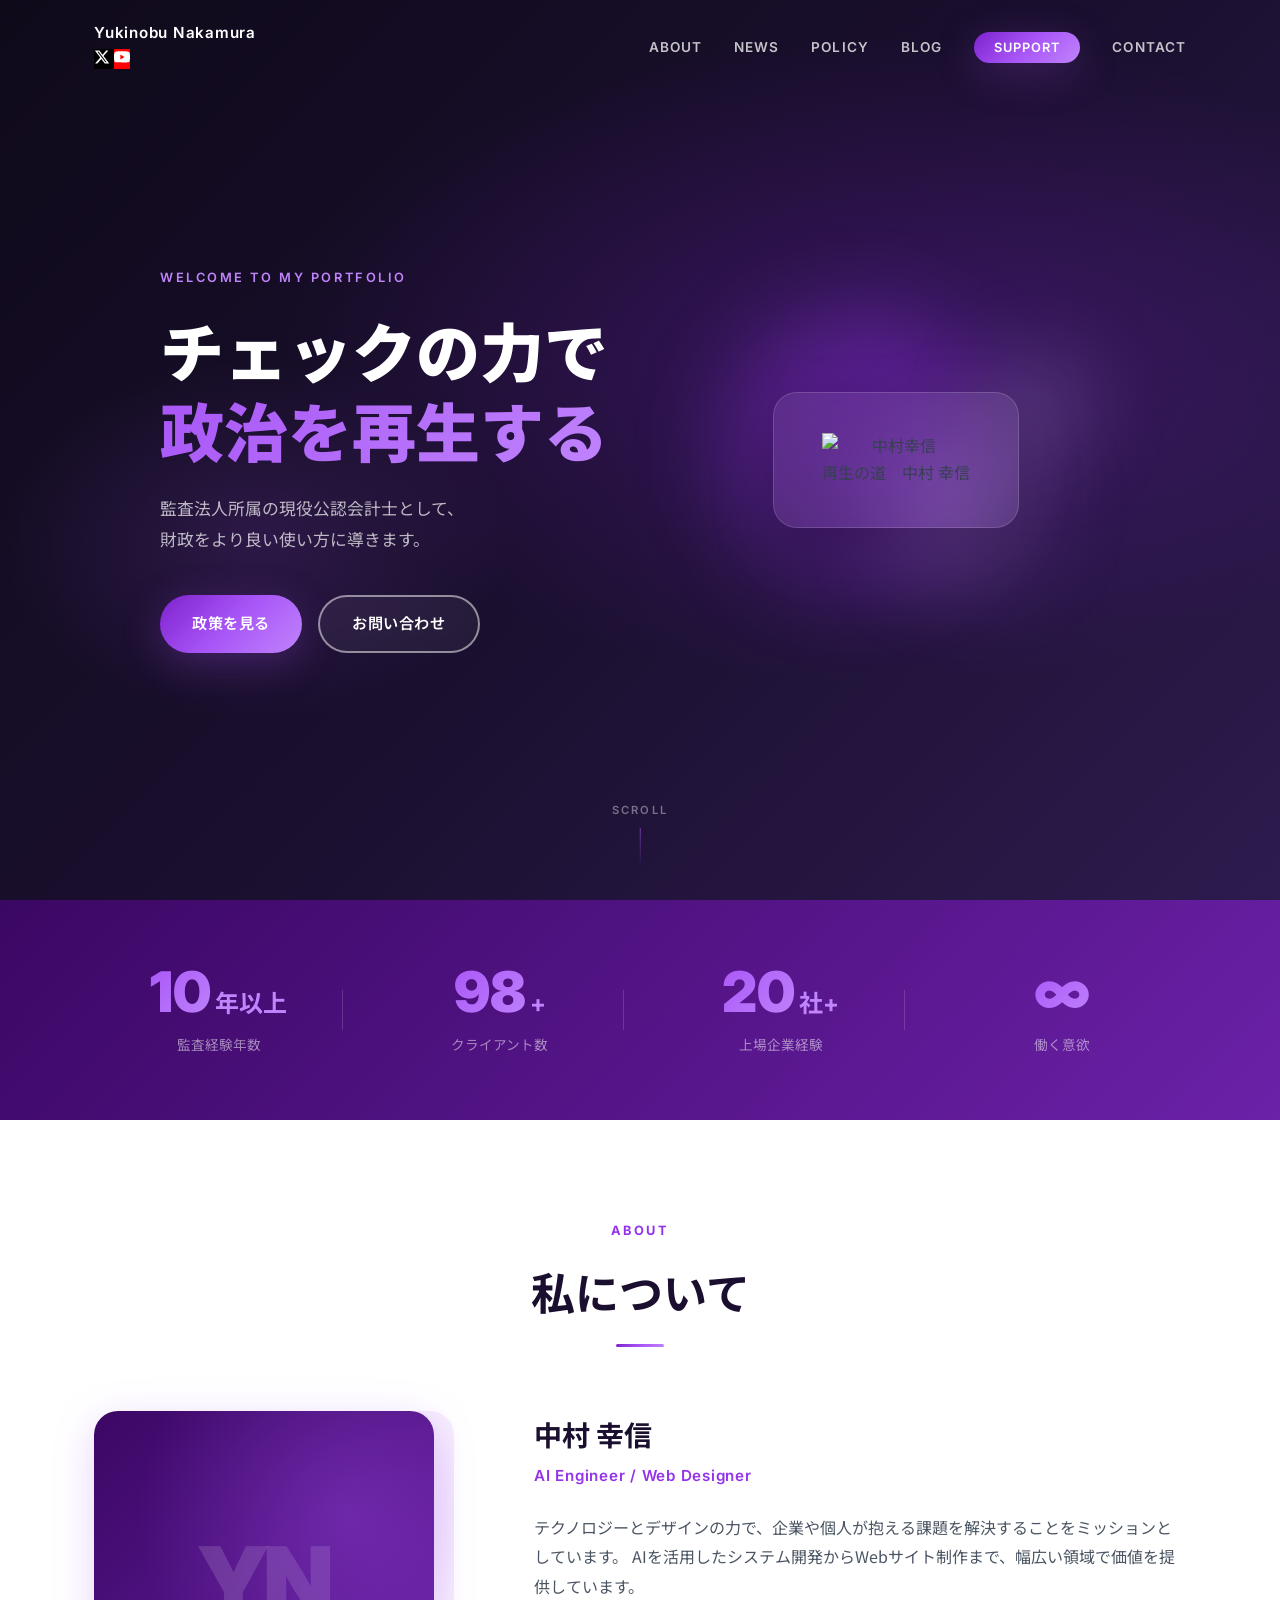
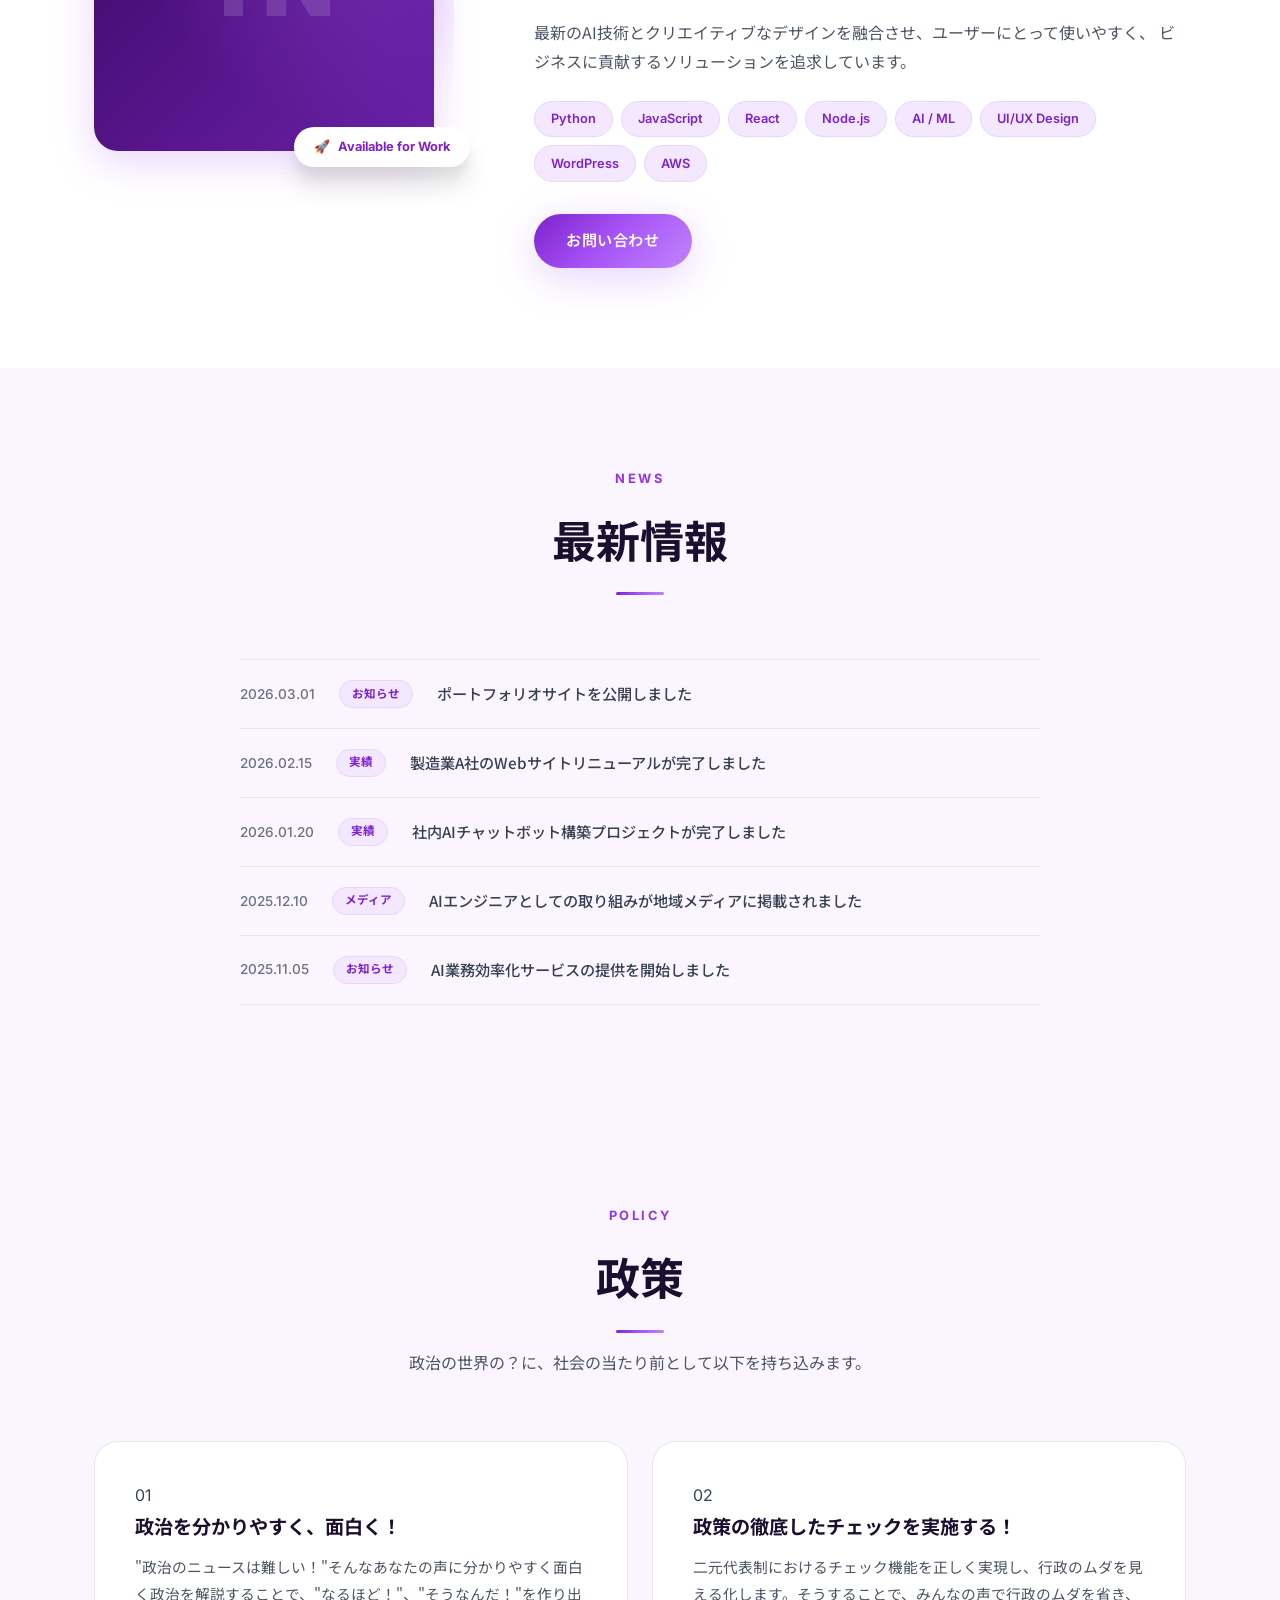
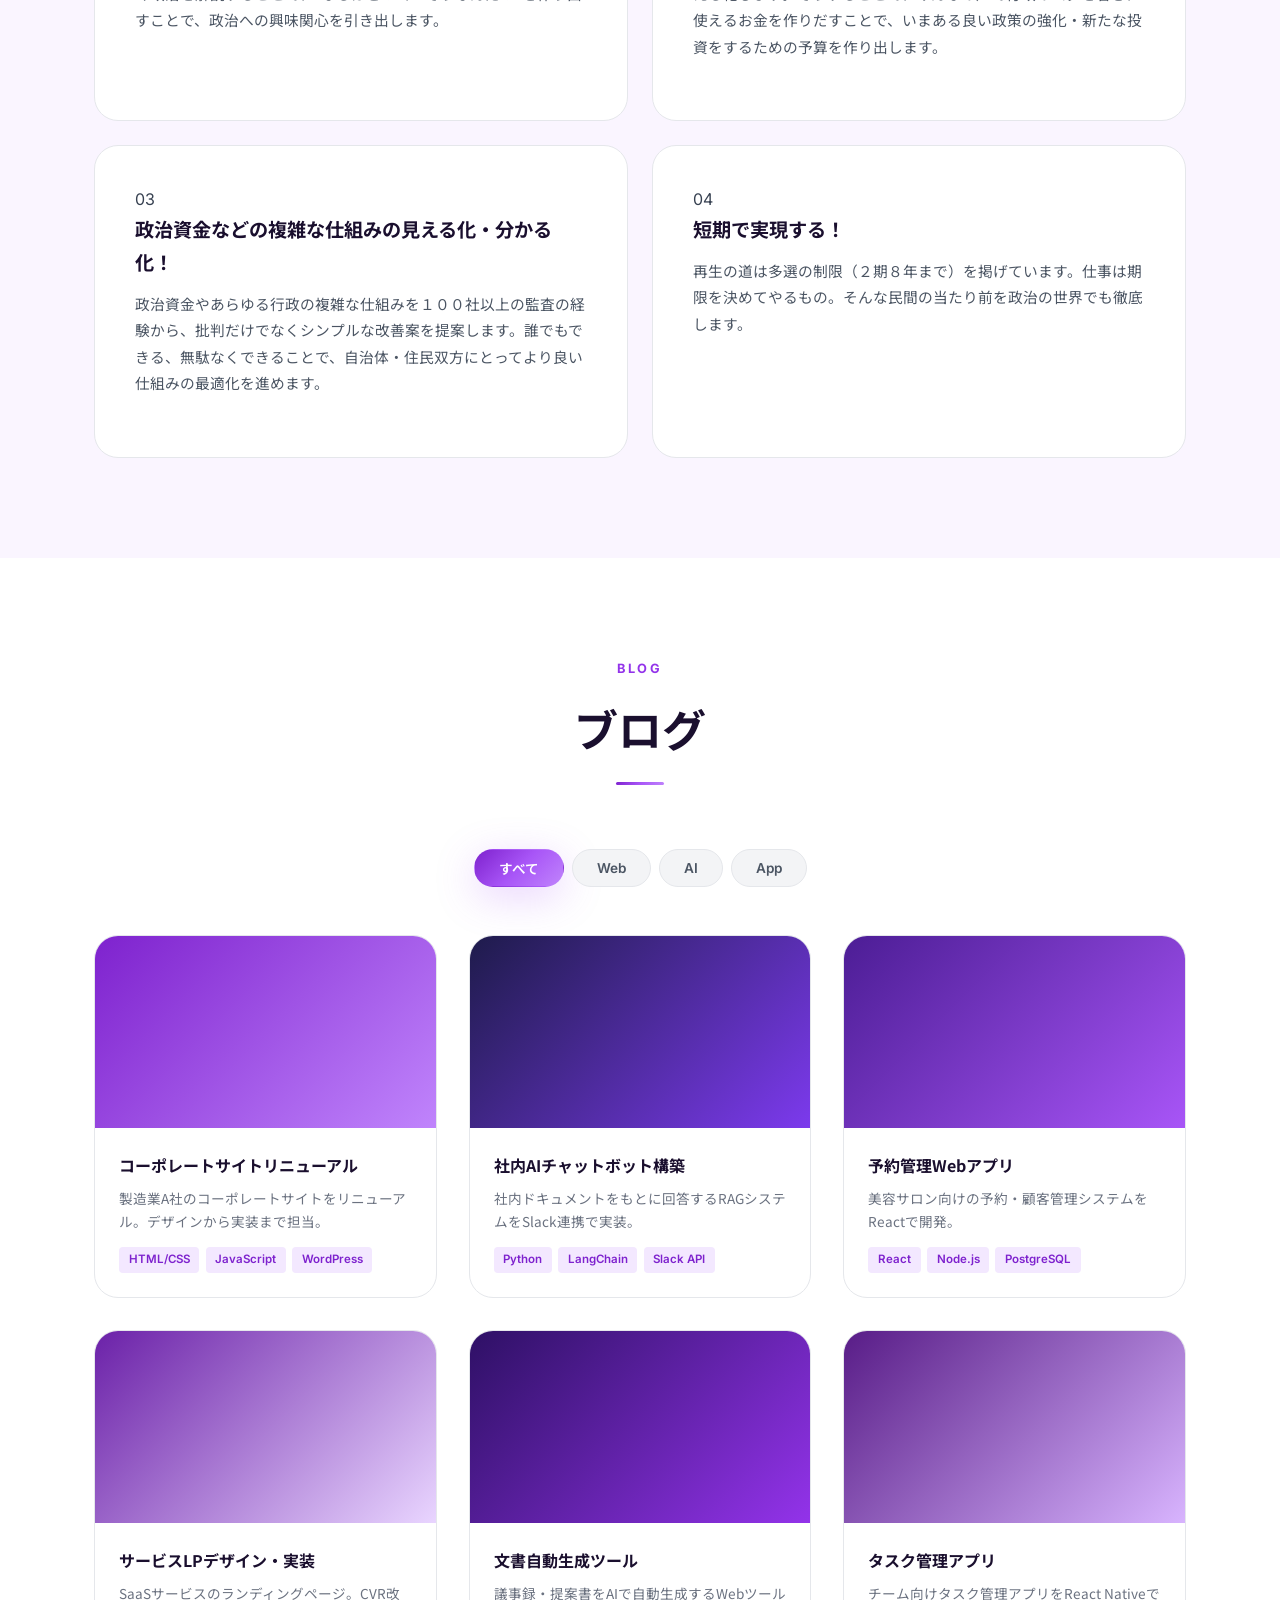
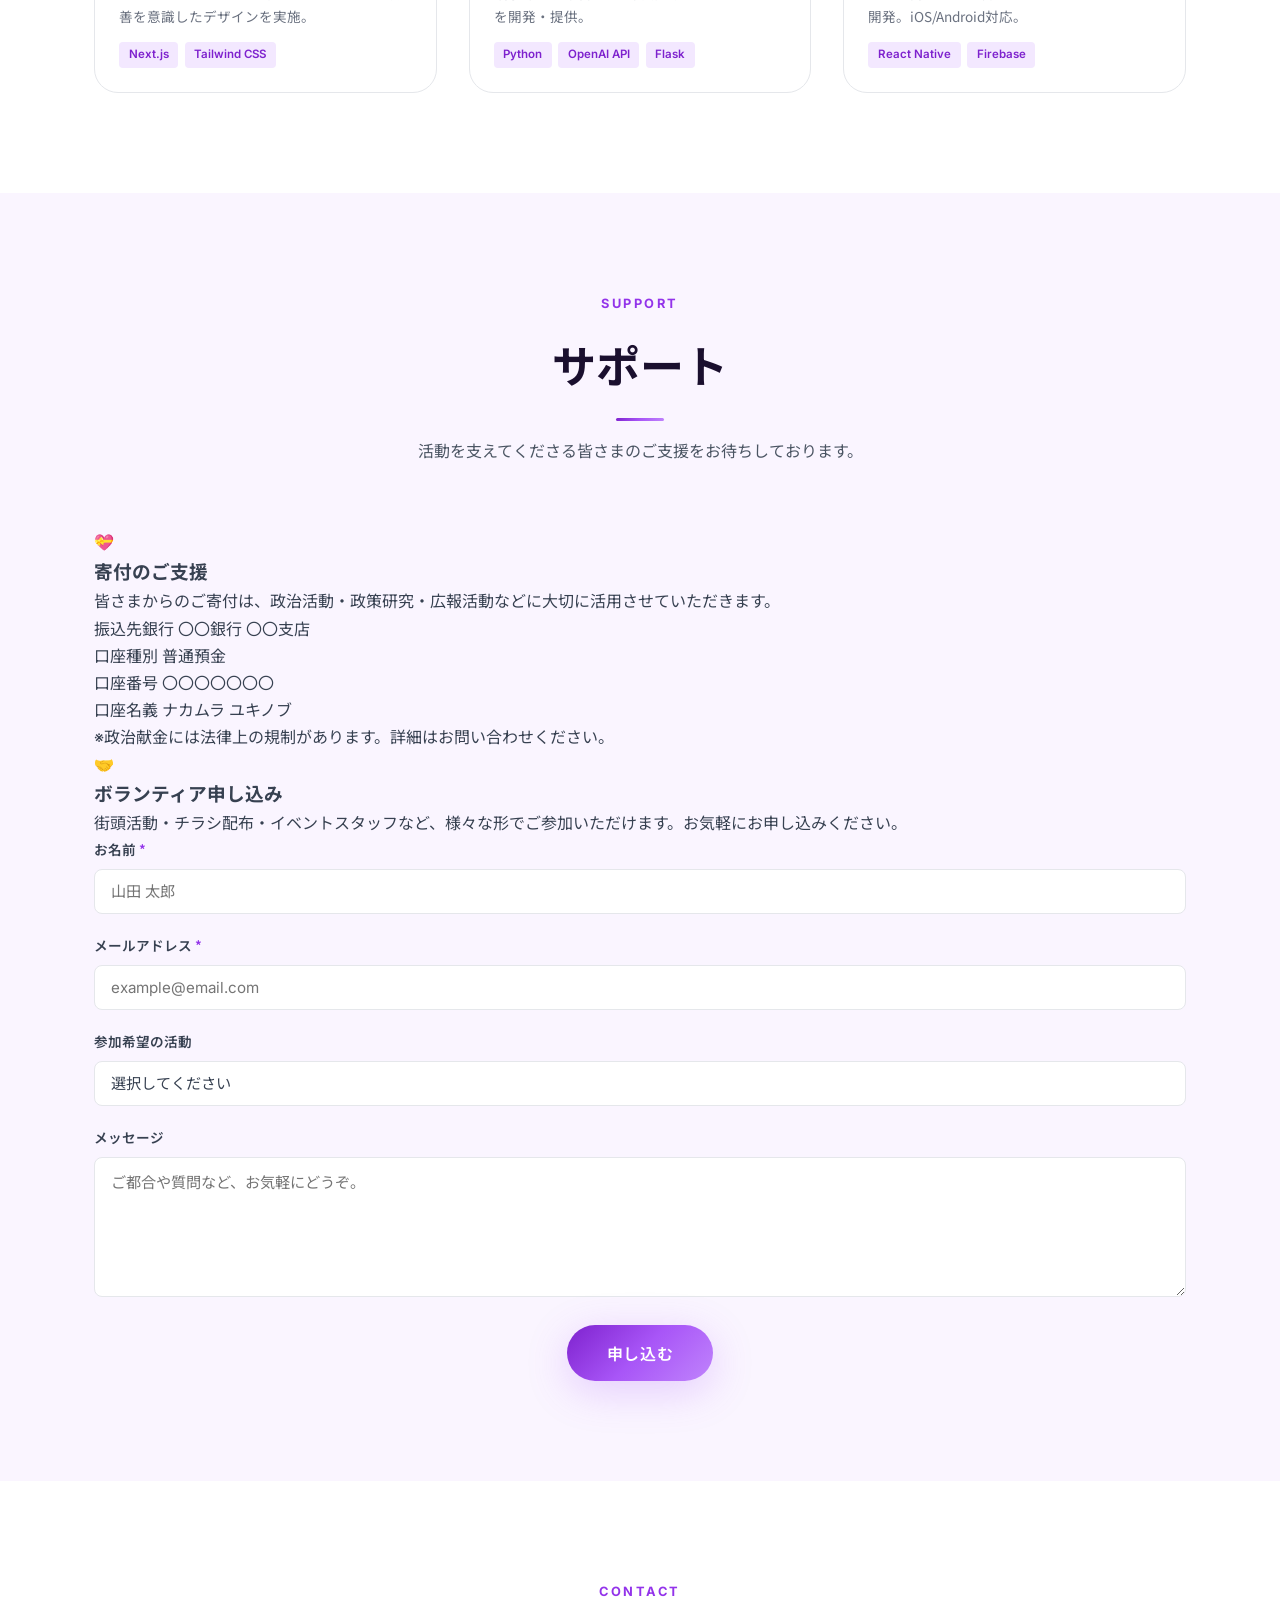
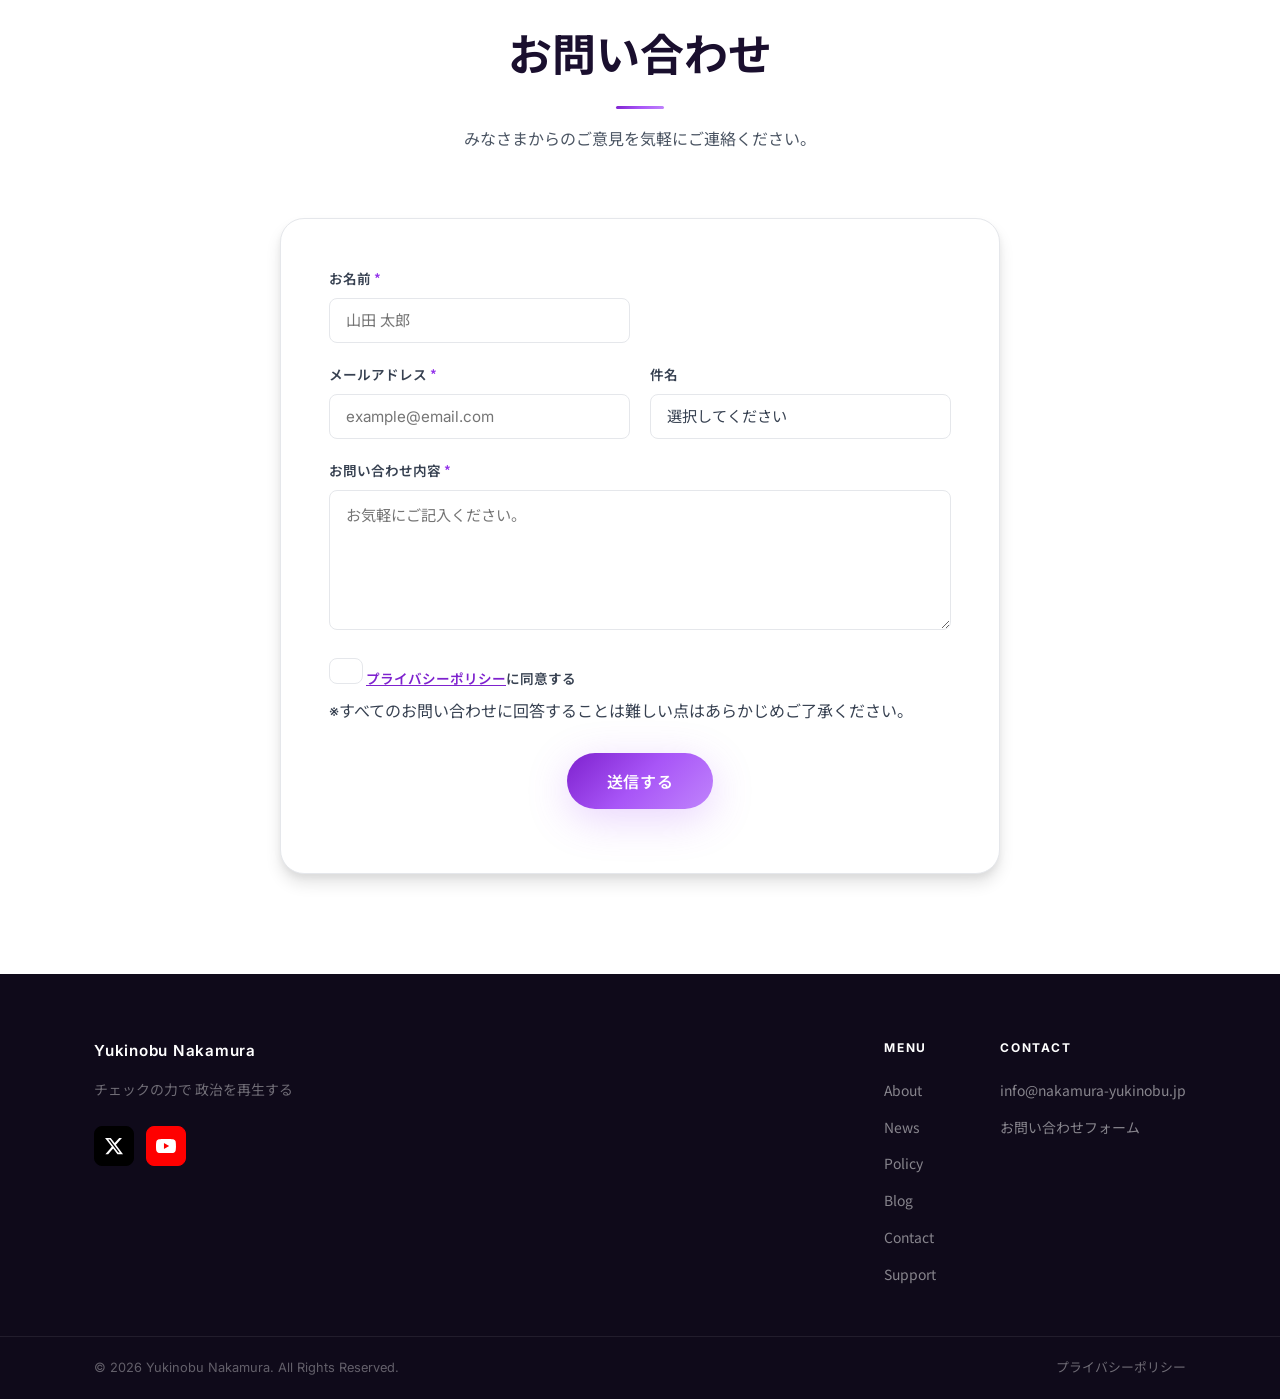
==== commit 5bcaf7fa: "deploy: staging preview [22c897b530cad0e7df9ace0cd0b1cad0e3089c49] 22c897b530cad0e7df9ace0cd0b1cad0e" ====
--- a/staging/index.html
+++ b/staging/index.html
@@ -15,17 +15,27 @@
   <!-- ========== HEADER / NAV ========== -->
   <header class="header" id="header">
     <div class="container header__inner">
-      <a href="#top" class="header__logo">
-        <span class="logo-mark">Y</span>
-        <span class="logo-text">Yukinobu Nakamura</span>
-      </a>
+      <div class="header__brand">
+        <a href="#top" class="header__logo">
+          <span class="logo-text" data-en="Yukinobu Nakamura" data-ja="中村幸信">Yukinobu Nakamura</span>
+        </a>
+        <div class="header__social">
+          <a href="https://x.com/cpa_man_10969" class="header-social-btn" aria-label="X" target="_blank" rel="noopener noreferrer" style="background:#000;">
+            <svg width="16" height="16" fill="#fff" viewBox="0 0 24 24"><path d="M18.244 2.25h3.308l-7.227 8.26 8.502 11.24H16.17l-5.214-6.817L4.99 21.75H1.68l7.73-8.835L1.254 2.25H8.08l4.713 6.231zm-1.161 17.52h1.833L7.084 4.126H5.117z"/></svg>
+          </a>
+          <a href="https://www.youtube.com/@cpa_man_10969" class="header-social-btn" aria-label="YouTube" target="_blank" rel="noopener noreferrer" style="background:#FF0000;">
+            <svg width="16" height="16" fill="#fff" viewBox="0 0 24 24"><path d="M23.498 6.186a3.016 3.016 0 0 0-2.122-2.136C19.505 3.545 12 3.545 12 3.545s-7.505 0-9.377.505A3.017 3.017 0 0 0 .502 6.186C0 8.07 0 12 0 12s0 3.93.502 5.814a3.016 3.016 0 0 0 2.122 2.136c1.871.505 9.376.505 9.376.505s7.505 0 9.377-.505a3.015 3.015 0 0 0 2.122-2.136C24 15.93 24 12 24 12s0-3.93-.502-5.814zM9.545 15.568V8.432L15.818 12l-6.273 3.568z"/></svg>
+          </a>
+        </div>
+      </div>
       <nav class="nav" id="nav">
         <ul class="nav__list">
-          <li><a href="#about"   class="nav__link">ABOUT</a></li>
-          <li><a href="#service" class="nav__link">SERVICE</a></li>
-          <li><a href="#works"   class="nav__link">WORKS</a></li>
-          <li><a href="#news"    class="nav__link">NEWS</a></li>
-          <li><a href="#contact" class="nav__link nav__link--cta">CONTACT</a></li>
+          <li><a href="#about"    class="nav__link" data-en="ABOUT"   data-ja="私について">ABOUT</a></li>
+          <li><a href="#news"         class="nav__link" data-en="NEWS"    data-ja="最新情報">NEWS</a></li>
+          <li><a href="#policy"   class="nav__link" data-en="POLICY"  data-ja="政策">POLICY</a></li>
+          <li><a href="#blog"     class="nav__link" data-en="BLOG"    data-ja="ブログ">BLOG</a></li>
+          <li><a href="#support"  class="nav__link nav__link--cta" data-en="SUPPORT" data-ja="サポート">SUPPORT</a></li>
+          <li><a href="#contact"  class="nav__link" data-en="CONTACT" data-ja="お問い合わせ">CONTACT</a></li>
         </ul>
       </nav>
       <button class="hamburger" id="hamburger" aria-label="メニューを開く">
@@ -41,15 +51,15 @@
       <div class="hero__content">
         <p class="hero__eyebrow">Welcome to my portfolio</p>
         <h1 class="hero__title">
-          テクノロジーで<br />
-          <span class="gradient-text">未来を切り拓く</span>
+          チェックの力で<br />
+          <span class="gradient-text">政治を再生する</span>
         </h1>
         <p class="hero__subtitle">
-          AIエンジニアリングとWebデザインで、<br class="sp-none" />
-          あなたのビジョンを現実に変えます。
+          監査法人所属の現役公認会計士として、<br class="sp-none" />
+          財政をより良い使い方に導きます。
         </p>
         <div class="hero__actions">
-          <a href="#works" class="btn btn--primary">実績を見る</a>
+          <a href="#policy" class="btn btn--primary">政策を見る</a>
           <a href="#contact" class="btn btn--outline">お問い合わせ</a>
         </div>
       </div>
@@ -57,9 +67,11 @@
         <div class="orb orb--1"></div>
         <div class="orb orb--2"></div>
         <div class="orb orb--3"></div>
-        <div class="hero__card">
-          <div class="hero__card-icon">✦</div>
-          <p class="hero__card-text">AI × Design × Engineering</p>
+        <div class="hero__card hero__card--profile">
+          <img src="IMG_0380.jpeg" alt="中村幸信" class="hero__card-photo" />
+          <div class="hero__card-caption">
+            <p class="hero__card-caption-text">再生の道　<span class="hero__card-name">中村 幸信</span></p>
+          </div>
         </div>
       </div>
     </div>
@@ -73,24 +85,24 @@
   <section class="numbers">
     <div class="container numbers__inner">
       <div class="numbers__item">
-        <span class="numbers__value" data-count="50">0</span>
-        <span class="numbers__unit">+</span>
-        <p class="numbers__label">プロジェクト数</p>
+        <span class="numbers__value" data-count="10">0</span>
+        <span class="numbers__unit">年以上</span>
+        <p class="numbers__label">監査経験年数</p>
       </div>
       <div class="numbers__item">
-        <span class="numbers__value" data-count="5">0</span>
-        <span class="numbers__unit">年</span>
-        <p class="numbers__label">開発経験</p>
-      </div>
-      <div class="numbers__item">
-        <span class="numbers__value" data-count="30">0</span>
+        <span class="numbers__value" data-count="100">0</span>
         <span class="numbers__unit">+</span>
         <p class="numbers__label">クライアント数</p>
       </div>
       <div class="numbers__item">
-        <span class="numbers__value" data-count="99">0</span>
-        <span class="numbers__unit">%</span>
-        <p class="numbers__label">顧客満足度</p>
+        <span class="numbers__value" data-count="20">0</span>
+        <span class="numbers__unit">社+</span>
+        <p class="numbers__label">上場企業経験</p>
+      </div>
+      <div class="numbers__item">
+        <span class="numbers__value">∞</span>
+        <span class="numbers__unit"></span>
+        <p class="numbers__label">働く意欲</p>
       </div>
     </div>
   </section>
@@ -139,181 +151,12 @@
     </div>
   </section>
 
-  <!-- ========== SERVICE ========== -->
-  <section class="service section section--alt" id="service">
-    <div class="container">
-      <div class="section-header">
-        <p class="section-eyebrow">Service</p>
-        <h2 class="section-title">サービス</h2>
-        <div class="section-line"></div>
-        <p class="section-desc">
-          AIエンジニアリングからWebデザインまで、<br />
-          ワンストップでご提供します。
-        </p>
-      </div>
-      <div class="service__grid">
-        <div class="service__card">
-          <div class="service__icon">🤖</div>
-          <h3 class="service__title">AI開発・実装</h3>
-          <p class="service__text">
-            ChatGPT・Claude等のLLMを活用したシステム開発。チャットボット、文書解析、自動化ツールなど業務効率化をサポートします。
-          </p>
-          <ul class="service__list">
-            <li>LLMアプリケーション開発</li>
-            <li>RAGシステム構築</li>
-            <li>AI業務自動化</li>
-          </ul>
-        </div>
-        <div class="service__card service__card--featured">
-          <div class="service__badge">人気</div>
-          <div class="service__icon">💻</div>
-          <h3 class="service__title">Webサイト制作</h3>
-          <p class="service__text">
-            コーポレートサイト・ランディングページ・ECサイトまで、集客につながるWebサイトをデザインから実装まで一貫して制作します。
-          </p>
-          <ul class="service__list">
-            <li>コーポレートサイト</li>
-            <li>LP・サービスサイト</li>
-            <li>WordPress構築</li>
-          </ul>
-        </div>
-        <div class="service__card">
-          <div class="service__icon">📱</div>
-          <h3 class="service__title">アプリ開発</h3>
-          <p class="service__text">
-            WebアプリからモバイルアプリまでReact・React Nativeを中心にスケーラブルなアプリケーションを開発します。
-          </p>
-          <ul class="service__list">
-            <li>Webアプリケーション</li>
-            <li>モバイルアプリ</li>
-            <li>API設計・開発</li>
-          </ul>
-        </div>
-        <div class="service__card">
-          <div class="service__icon">🎨</div>
-          <h3 class="service__title">UIデザイン</h3>
-          <p class="service__text">
-            ユーザー体験を重視したUI/UXデザイン。Figmaを用いたプロトタイプ制作からデザインシステム構築まで対応します。
-          </p>
-          <ul class="service__list">
-            <li>UI/UXデザイン</li>
-            <li>プロトタイプ制作</li>
-            <li>デザインシステム</li>
-          </ul>
-        </div>
-      </div>
-    </div>
-  </section>
-
-  <!-- ========== WORKS ========== -->
-  <section class="works section" id="works">
-    <div class="container">
-      <div class="section-header">
-        <p class="section-eyebrow">Works</p>
-        <h2 class="section-title">実績・制作物</h2>
-        <div class="section-line"></div>
-      </div>
-      <div class="works__filter">
-        <button class="filter-btn active" data-filter="all">すべて</button>
-        <button class="filter-btn" data-filter="web">Web</button>
-        <button class="filter-btn" data-filter="ai">AI</button>
-        <button class="filter-btn" data-filter="app">App</button>
-      </div>
-      <div class="works__grid">
-        <div class="works__card" data-category="web">
-          <div class="works__thumb works__thumb--1">
-            <div class="works__overlay">
-              <span class="works__tag">Web Design</span>
-            </div>
-          </div>
-          <div class="works__info">
-            <h3 class="works__title">コーポレートサイトリニューアル</h3>
-            <p class="works__desc">製造業A社のコーポレートサイトをリニューアル。デザインから実装まで担当。</p>
-            <div class="works__tech">
-              <span>HTML/CSS</span><span>JavaScript</span><span>WordPress</span>
-            </div>
-          </div>
-        </div>
-        <div class="works__card" data-category="ai">
-          <div class="works__thumb works__thumb--2">
-            <div class="works__overlay">
-              <span class="works__tag">AI System</span>
-            </div>
-          </div>
-          <div class="works__info">
-            <h3 class="works__title">社内AIチャットボット構築</h3>
-            <p class="works__desc">社内ドキュメントをもとに回答するRAGシステムをSlack連携で実装。</p>
-            <div class="works__tech">
-              <span>Python</span><span>LangChain</span><span>Slack API</span>
-            </div>
-          </div>
-        </div>
-        <div class="works__card" data-category="app">
-          <div class="works__thumb works__thumb--3">
-            <div class="works__overlay">
-              <span class="works__tag">Web App</span>
-            </div>
-          </div>
-          <div class="works__info">
-            <h3 class="works__title">予約管理Webアプリ</h3>
-            <p class="works__desc">美容サロン向けの予約・顧客管理システムをReactで開発。</p>
-            <div class="works__tech">
-              <span>React</span><span>Node.js</span><span>PostgreSQL</span>
-            </div>
-          </div>
-        </div>
-        <div class="works__card" data-category="web">
-          <div class="works__thumb works__thumb--4">
-            <div class="works__overlay">
-              <span class="works__tag">Landing Page</span>
-            </div>
-          </div>
-          <div class="works__info">
-            <h3 class="works__title">サービスLPデザイン・実装</h3>
-            <p class="works__desc">SaaSサービスのランディングページ。CVR改善を意識したデザインを実施。</p>
-            <div class="works__tech">
-              <span>Next.js</span><span>Tailwind CSS</span>
-            </div>
-          </div>
-        </div>
-        <div class="works__card" data-category="ai">
-          <div class="works__thumb works__thumb--5">
-            <div class="works__overlay">
-              <span class="works__tag">AI Tool</span>
-            </div>
-          </div>
-          <div class="works__info">
-            <h3 class="works__title">文書自動生成ツール</h3>
-            <p class="works__desc">議事録・提案書をAIで自動生成するWebツールを開発・提供。</p>
-            <div class="works__tech">
-              <span>Python</span><span>OpenAI API</span><span>Flask</span>
-            </div>
-          </div>
-        </div>
-        <div class="works__card" data-category="app">
-          <div class="works__thumb works__thumb--6">
-            <div class="works__overlay">
-              <span class="works__tag">Mobile App</span>
-            </div>
-          </div>
-          <div class="works__info">
-            <h3 class="works__title">タスク管理アプリ</h3>
-            <p class="works__desc">チーム向けタスク管理アプリをReact Nativeで開発。iOS/Android対応。</p>
-            <div class="works__tech">
-              <span>React Native</span><span>Firebase</span>
-            </div>
-          </div>
-        </div>
-      </div>
-    </div>
-  </section>
-
   <!-- ========== NEWS ========== -->
   <section class="news section section--alt" id="news">
     <div class="container">
       <div class="section-header">
-        <p class="section-eyebrow">News</p>
-        <h2 class="section-title">お知らせ</h2>
+        <p class="section-eyebrow">NEWS</p>
+        <h2 class="section-title">最新情報</h2>
         <div class="section-line"></div>
       </div>
       <ul class="news__list">
@@ -346,6 +189,236 @@
     </div>
   </section>
 
+  <!-- ========== POLICY ========== -->
+  <section class="service section section--alt" id="policy">
+    <div class="container">
+      <div class="section-header">
+        <p class="section-eyebrow">POLICY</p>
+        <h2 class="section-title">政策</h2>
+        <div class="section-line"></div>
+        <p class="section-desc">政治の世界の？に、社会の当たり前として以下を持ち込みます。</p>
+      </div>
+      <div class="service__grid">
+        <div class="service__card">
+          <div class="service__num">01</div>
+          <h3 class="service__title">政治を分かりやすく、面白く！</h3>
+          <p class="service__text">
+            "政治のニュースは難しい！"そんなあなたの声に分かりやすく面白く政治を解説することで、"なるほど！"、"そうなんだ！"を作り出すことで、政治への興味関心を引き出します。
+          </p>
+        </div>
+        <div class="service__card">
+          <div class="service__num">02</div>
+          <h3 class="service__title">政策の徹底したチェックを実施する！</h3>
+          <p class="service__text">
+            二元代表制におけるチェック機能を正しく実現し、行政のムダを見える化します。そうすることで、みんなの声で行政のムダを省き、使えるお金を作りだすことで、いまある良い政策の強化・新たな投資をするための予算を作り出します。
+          </p>
+        </div>
+        <div class="service__card">
+          <div class="service__num">03</div>
+          <h3 class="service__title">政治資金などの複雑な仕組みの見える化・分かる化！</h3>
+          <p class="service__text">
+            政治資金やあらゆる行政の複雑な仕組みを１００社以上の監査の経験から、批判だけでなくシンプルな改善案を提案します。誰でもできる、無駄なくできることで、自治体・住民双方にとってより良い仕組みの最適化を進めます。
+          </p>
+        </div>
+        <div class="service__card">
+          <div class="service__num">04</div>
+          <h3 class="service__title">短期で実現する！</h3>
+          <p class="service__text">
+            再生の道は多選の制限（２期８年まで）を掲げています。仕事は期限を決めてやるもの。そんな民間の当たり前を政治の世界でも徹底します。
+          </p>
+        </div>
+      </div>
+    </div>
+  </section>
+
+  <!-- ========== BLOG ========== -->
+  <section class="works section" id="blog">
+    <div class="container">
+      <div class="section-header">
+        <p class="section-eyebrow">BLOG</p>
+        <h2 class="section-title">ブログ</h2>
+        <div class="section-line"></div>
+      </div>
+      <div class="works__filter">
+        <button class="filter-btn active" data-filter="all">すべて</button>
+        <button class="filter-btn" data-filter="web">Web</button>
+        <button class="filter-btn" data-filter="ai">AI</button>
+        <button class="filter-btn" data-filter="app">App</button>
+      </div>
+      <div class="works__grid">
+        <div class="works__card" data-category="web">
+          <div class="works__thumb works__thumb--1">
+            <div class="works__overlay">
+              <span class="works__tag">Web Design</span>
+            </div>
+          </div>
+          <div class="works__info">
+            <h3 class="works__title">コーポレートサイトリニューアル</h3>
+            <p class="works__desc">製造業A社のコーポレートサイトをリニューアル。デザインから実装まで担当。</p>
+            <div class="works__tech">
+              <span>HTML/CSS</span><span>JavaScript</span><span>WordPress</span>
+            </div>
+          </div>
+        </div>
+        <div class="works__card" data-category="ai">
+          <div class="works__thumb works__thumb--2">
+            <div class="works__overlay">
+              <span class="works__tag">AI System</span>
+            </div>
+          </div>
+          <div class="works__info">
+            <h3 class="works__title">社内AIチャットボット構築</h3>
+            <p class="works__desc">社内ドキュメントをもとに回答するRAGシステムをSlack連携で実装。</p>
+            <div class="works__tech">
+              <span>Python</span><span>LangChain</span><span>Slack API</span>
+            </div>
+          </div>
+        </div>
+        <div class="works__card" data-category="app">
+          <div class="works__thumb works__thumb--3">
+            <div class="works__overlay">
+              <span class="works__tag">Web App</span>
+            </div>
+          </div>
+          <div class="works__info">
+            <h3 class="works__title">予約管理Webアプリ</h3>
+            <p class="works__desc">美容サロン向けの予約・顧客管理システムをReactで開発。</p>
+            <div class="works__tech">
+              <span>React</span><span>Node.js</span><span>PostgreSQL</span>
+            </div>
+          </div>
+        </div>
+        <div class="works__card" data-category="web">
+          <div class="works__thumb works__thumb--4">
+            <div class="works__overlay">
+              <span class="works__tag">Landing Page</span>
+            </div>
+          </div>
+          <div class="works__info">
+            <h3 class="works__title">サービスLPデザイン・実装</h3>
+            <p class="works__desc">SaaSサービスのランディングページ。CVR改善を意識したデザインを実施。</p>
+            <div class="works__tech">
+              <span>Next.js</span><span>Tailwind CSS</span>
+            </div>
+          </div>
+        </div>
+        <div class="works__card" data-category="ai">
+          <div class="works__thumb works__thumb--5">
+            <div class="works__overlay">
+              <span class="works__tag">AI Tool</span>
+            </div>
+          </div>
+          <div class="works__info">
+            <h3 class="works__title">文書自動生成ツール</h3>
+            <p class="works__desc">議事録・提案書をAIで自動生成するWebツールを開発・提供。</p>
+            <div class="works__tech">
+              <span>Python</span><span>OpenAI API</span><span>Flask</span>
+            </div>
+          </div>
+        </div>
+        <div class="works__card" data-category="app">
+          <div class="works__thumb works__thumb--6">
+            <div class="works__overlay">
+              <span class="works__tag">Mobile App</span>
+            </div>
+          </div>
+          <div class="works__info">
+            <h3 class="works__title">タスク管理アプリ</h3>
+            <p class="works__desc">チーム向けタスク管理アプリをReact Nativeで開発。iOS/Android対応。</p>
+            <div class="works__tech">
+              <span>React Native</span><span>Firebase</span>
+            </div>
+          </div>
+        </div>
+      </div>
+    </div>
+  </section>
+
+  <!-- ========== SUPPORT ========== -->
+  <section class="support section section--alt" id="support">
+    <div class="container">
+      <div class="section-header">
+        <p class="section-eyebrow">Support</p>
+        <h2 class="section-title">サポート</h2>
+        <div class="section-line"></div>
+        <p class="section-desc">活動を支えてくださる皆さまのご支援をお待ちしております。</p>
+      </div>
+      <div class="support__grid">
+
+        <!-- 寄付 -->
+        <div class="support__card">
+          <div class="support__card-header">
+            <div class="support__icon">💝</div>
+            <h3 class="support__card-title">寄付のご支援</h3>
+          </div>
+          <p class="support__card-desc">
+            皆さまからのご寄付は、政治活動・政策研究・広報活動などに大切に活用させていただきます。
+          </p>
+          <ul class="support__list">
+            <li class="support__list-item">
+              <span class="support__list-label">振込先銀行</span>
+              <span class="support__list-value">〇〇銀行 〇〇支店</span>
+            </li>
+            <li class="support__list-item">
+              <span class="support__list-label">口座種別</span>
+              <span class="support__list-value">普通預金</span>
+            </li>
+            <li class="support__list-item">
+              <span class="support__list-label">口座番号</span>
+              <span class="support__list-value">〇〇〇〇〇〇〇</span>
+            </li>
+            <li class="support__list-item">
+              <span class="support__list-label">口座名義</span>
+              <span class="support__list-value">ナカムラ ユキノブ</span>
+            </li>
+          </ul>
+          <p class="support__note">※政治献金には法律上の規制があります。詳細はお問い合わせください。</p>
+        </div>
+
+        <!-- ボランティア -->
+        <div class="support__card">
+          <div class="support__card-header">
+            <div class="support__icon">🤝</div>
+            <h3 class="support__card-title">ボランティア申し込み</h3>
+          </div>
+          <p class="support__card-desc">
+            街頭活動・チラシ配布・イベントスタッフなど、様々な形でご参加いただけます。お気軽にお申し込みください。
+          </p>
+          <form class="support__form" id="volunteerForm" action="contact.php" method="POST">
+            <input type="hidden" name="type" value="volunteer" />
+            <div class="form-group">
+              <label for="vol-name">お名前 <span class="required">*</span></label>
+              <input type="text" id="vol-name" name="vol_name" placeholder="山田 太郎" required />
+            </div>
+            <div class="form-group">
+              <label for="vol-email">メールアドレス <span class="required">*</span></label>
+              <input type="email" id="vol-email" name="vol_email" placeholder="example@email.com" required />
+            </div>
+            <div class="form-group">
+              <label for="vol-activity">参加希望の活動</label>
+              <select id="vol-activity" name="vol_activity">
+                <option value="">選択してください</option>
+                <option value="street">街頭・チラシ配布</option>
+                <option value="event">イベントスタッフ</option>
+                <option value="sns">SNS・広報サポート</option>
+                <option value="office">事務作業</option>
+                <option value="other">その他・相談したい</option>
+              </select>
+            </div>
+            <div class="form-group">
+              <label for="vol-message">メッセージ</label>
+              <textarea id="vol-message" name="vol_message" rows="3" placeholder="ご都合や質問など、お気軽にどうぞ。"></textarea>
+            </div>
+            <div class="form-submit">
+              <button type="submit" class="btn btn--primary btn--lg">申し込む</button>
+            </div>
+          </form>
+        </div>
+
+      </div>
+    </div>
+  </section>
+
   <!-- ========== CONTACT ========== -->
   <section class="contact section" id="contact">
     <div class="container">
@@ -354,20 +427,15 @@
         <h2 class="section-title">お問い合わせ</h2>
         <div class="section-line"></div>
         <p class="section-desc">
-          プロジェクトのご相談・お見積りはお気軽にどうぞ。<br />
-          通常2営業日以内にご返信いたします。
+          みなさまからのご意見を気軽にご連絡ください。
         </p>
       </div>
       <div class="contact__wrap">
-        <form class="contact__form" id="contactForm" action="https://nakamura-yukinobu.jp/contact.php" method="POST">
+        <form class="contact__form" id="contactForm" action="contact.php" method="POST">
           <div class="form-row">
             <div class="form-group">
               <label for="name">お名前 <span class="required">*</span></label>
               <input type="text" id="name" name="name" placeholder="山田 太郎" required />
-            </div>
-            <div class="form-group">
-              <label for="company">会社名</label>
-              <input type="text" id="company" name="company" placeholder="株式会社〇〇" />
             </div>
           </div>
           <div class="form-row">
@@ -379,17 +447,18 @@
               <label for="subject">件名</label>
               <select id="subject" name="subject">
                 <option value="">選択してください</option>
-                <option value="web">Webサイト制作</option>
-                <option value="ai">AI開発</option>
-                <option value="app">アプリ開発</option>
-                <option value="design">UIデザイン</option>
+                <option value="hp">HPについて</option>
+                <option value="policy">政策について</option>
+                <option value="sns">SNSなどの発信について</option>
+                <option value="donation">サポートについて</option>
+                <option value="news">政治・経済のニュースについて</option>
                 <option value="other">その他</option>
               </select>
             </div>
           </div>
           <div class="form-group">
             <label for="message">お問い合わせ内容 <span class="required">*</span></label>
-            <textarea id="message" name="message" rows="6" placeholder="プロジェクトの概要や予算感、スケジュール感など、お気軽にご記入ください。" required></textarea>
+            <textarea id="message" name="message" rows="6" placeholder="お気軽にご記入ください。" required></textarea>
           </div>
           <div class="form-group form-group--check">
             <label class="checkbox-label">
@@ -397,6 +466,7 @@
               <span class="checkmark"></span>
               <a href="#" target="_blank">プライバシーポリシー</a>に同意する
             </label>
+            <p class="form-note">※すべてのお問い合わせに回答することは難しい点はあらかじめご了承ください。</p>
           </div>
           <div class="form-submit">
             <button type="submit" class="btn btn--primary btn--lg">送信する</button>
@@ -412,47 +482,35 @@
     <div class="container footer__inner">
       <div class="footer__brand">
         <a href="#top" class="footer__logo">
-          <span class="logo-mark">Y</span>
           <span class="logo-text">Yukinobu Nakamura</span>
         </a>
-        <p class="footer__tagline">テクノロジーで未来を切り拓く</p>
+        <p class="footer__tagline" data-en="Regenerating Politics with the Power of Checks" data-ja="チェックの力で 政治を再生する">チェックの力で 政治を再生する</p>
         <div class="footer__social">
-          <a href="#" class="social-btn" aria-label="GitHub">
-            <svg width="20" height="20" fill="currentColor" viewBox="0 0 24 24"><path d="M12 0C5.374 0 0 5.373 0 12c0 5.302 3.438 9.8 8.207 11.387.599.111.793-.261.793-.577v-2.234c-3.338.726-4.033-1.416-4.033-1.416-.546-1.387-1.333-1.756-1.333-1.756-1.089-.745.083-.729.083-.729 1.205.084 1.839 1.237 1.839 1.237 1.07 1.834 2.807 1.304 3.492.997.107-.775.418-1.305.762-1.604-2.665-.305-5.467-1.334-5.467-5.931 0-1.311.469-2.381 1.236-3.221-.124-.303-.535-1.524.117-3.176 0 0 1.008-.322 3.301 1.23A11.509 11.509 0 0 1 12 5.803c1.02.005 2.047.138 3.006.404 2.291-1.552 3.297-1.23 3.297-1.23.653 1.653.242 2.874.118 3.176.77.84 1.235 1.911 1.235 3.221 0 4.609-2.807 5.624-5.479 5.921.43.372.823 1.102.823 2.222v3.293c0 .319.192.694.801.576C20.566 21.797 24 17.3 24 12c0-6.627-5.373-12-12-12z"/></svg>
+<a href="https://x.com/cpa_man_10969" class="social-btn" aria-label="X" target="_blank" rel="noopener noreferrer" style="background:#000; border-color:#000;">
+            <svg width="20" height="20" fill="#fff" viewBox="0 0 24 24"><path d="M18.244 2.25h3.308l-7.227 8.26 8.502 11.24H16.17l-5.214-6.817L4.99 21.75H1.68l7.73-8.835L1.254 2.25H8.08l4.713 6.231zm-1.161 17.52h1.833L7.084 4.126H5.117z"/></svg>
           </a>
-          <a href="#" class="social-btn" aria-label="Twitter/X">
-            <svg width="20" height="20" fill="currentColor" viewBox="0 0 24 24"><path d="M18.244 2.25h3.308l-7.227 8.26 8.502 11.24H16.17l-5.214-6.817L4.99 21.75H1.68l7.73-8.835L1.254 2.25H8.08l4.713 6.231zm-1.161 17.52h1.833L7.084 4.126H5.117z"/></svg>
-          </a>
-          <a href="#" class="social-btn" aria-label="LinkedIn">
-            <svg width="20" height="20" fill="currentColor" viewBox="0 0 24 24"><path d="M20.447 20.452h-3.554v-5.569c0-1.328-.027-3.037-1.852-3.037-1.853 0-2.136 1.445-2.136 2.939v5.667H9.351V9h3.414v1.561h.046c.477-.9 1.637-1.85 3.37-1.85 3.601 0 4.267 2.37 4.267 5.455v6.286zM5.337 7.433a2.062 2.062 0 0 1-2.063-2.065 2.064 2.064 0 1 1 2.063 2.065zm1.782 13.019H3.555V9h3.564v11.452zM22.225 0H1.771C.792 0 0 .774 0 1.729v20.542C0 23.227.792 24 1.771 24h20.451C23.2 24 24 23.227 24 22.271V1.729C24 .774 23.2 0 22.222 0h.003z"/></svg>
+          <a href="https://www.youtube.com/@cpa_man_10969" class="social-btn" aria-label="YouTube" target="_blank" rel="noopener noreferrer" style="background:#FF0000; border-color:#FF0000;">
+            <svg width="20" height="20" fill="#fff" viewBox="0 0 24 24"><path d="M23.498 6.186a3.016 3.016 0 0 0-2.122-2.136C19.505 3.545 12 3.545 12 3.545s-7.505 0-9.377.505A3.017 3.017 0 0 0 .502 6.186C0 8.07 0 12 0 12s0 3.93.502 5.814a3.016 3.016 0 0 0 2.122 2.136c1.871.505 9.376.505 9.376.505s7.505 0 9.377-.505a3.015 3.015 0 0 0 2.122-2.136C24 15.93 24 12 24 12s0-3.93-.502-5.814zM9.545 15.568V8.432L15.818 12l-6.273 3.568z"/></svg>
           </a>
         </div>
       </div>
       <nav class="footer__nav">
         <div class="footer__nav-col">
-          <p class="footer__nav-head">Menu</p>
+          <p class="footer__nav-head" data-en="Menu" data-ja="メニュー">Menu</p>
           <ul>
-            <li><a href="#about">About</a></li>
-            <li><a href="#service">Service</a></li>
-            <li><a href="#works">Works</a></li>
-            <li><a href="#news">News</a></li>
-            <li><a href="#contact">Contact</a></li>
+            <li><a href="#about"   data-en="About"   data-ja="私について">About</a></li>
+            <li><a href="#news"    data-en="News"    data-ja="最新情報">News</a></li>
+            <li><a href="#policy"  data-en="Policy"  data-ja="政策">Policy</a></li>
+            <li><a href="#blog"    data-en="Blog"    data-ja="ブログ">Blog</a></li>
+            <li><a href="#contact" data-en="Contact" data-ja="お問い合わせ">Contact</a></li>
+            <li><a href="#support" data-en="Support" data-ja="サポート">Support</a></li>
           </ul>
         </div>
         <div class="footer__nav-col">
-          <p class="footer__nav-head">Service</p>
-          <ul>
-            <li><a href="#service">AI開発・実装</a></li>
-            <li><a href="#service">Webサイト制作</a></li>
-            <li><a href="#service">アプリ開発</a></li>
-            <li><a href="#service">UIデザイン</a></li>
-          </ul>
-        </div>
-        <div class="footer__nav-col">
-          <p class="footer__nav-head">Contact</p>
+          <p class="footer__nav-head" data-en="Contact" data-ja="お問い合わせ">Contact</p>
           <ul>
             <li><a href="mailto:info@nakamura-yukinobu.jp">info@nakamura-yukinobu.jp</a></li>
-            <li><a href="#contact">お問い合わせフォーム</a></li>
+            <li><a href="#contact" data-en="Contact Form" data-ja="お問い合わせフォーム">お問い合わせフォーム</a></li>
           </ul>
         </div>
       </nav>
@@ -460,7 +518,7 @@
     <div class="footer__bottom">
       <div class="container">
         <p>&copy; 2026 Yukinobu Nakamura. All Rights Reserved.</p>
-        <a href="#" class="footer__privacy">プライバシーポリシー</a>
+        <a href="privacy-policy.html" class="footer__privacy">プライバシーポリシー</a>
       </div>
     </div>
   </footer>
